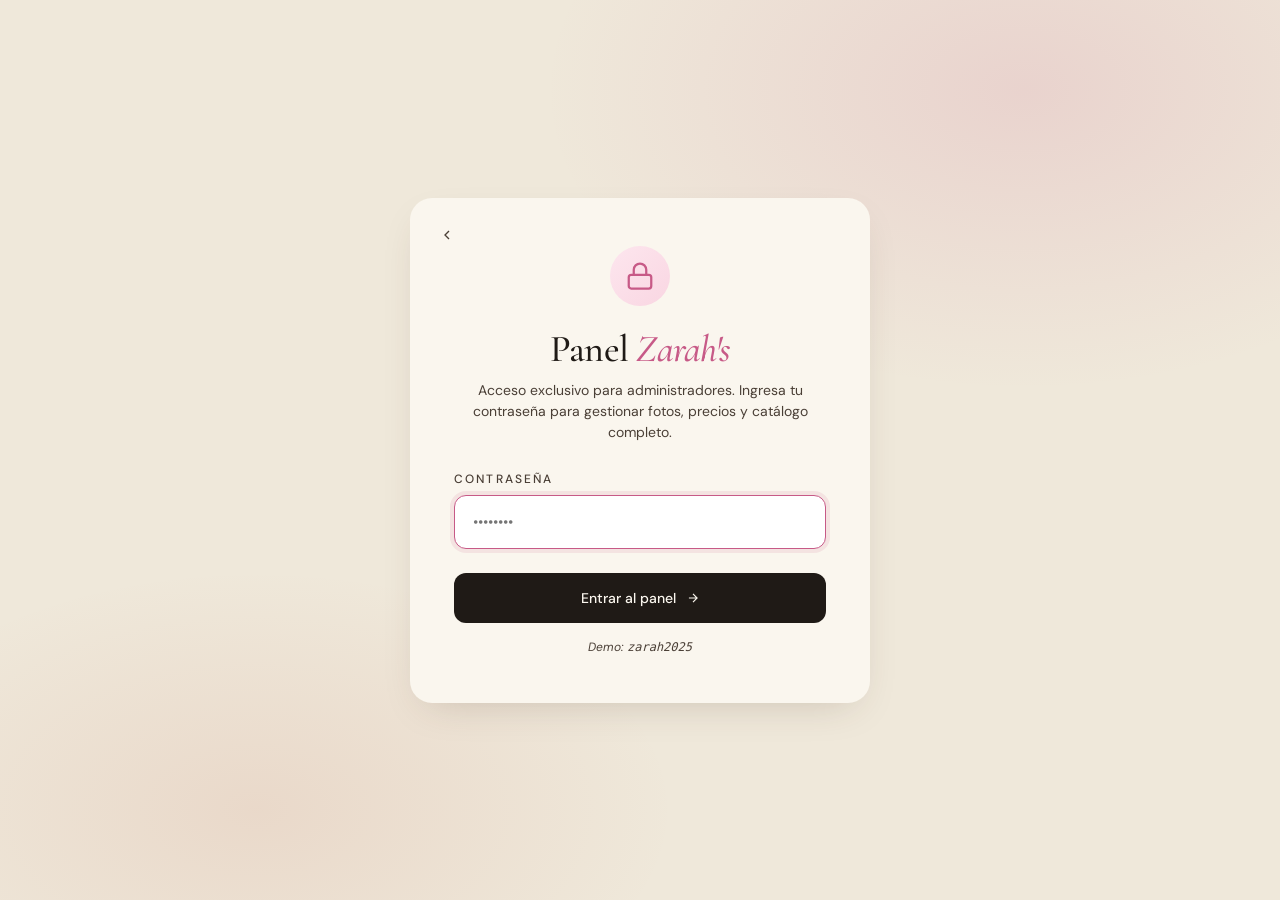
==== admin.html @ dc3a9c14 "Actualizar proyecto Zarah's Floristería - Añadir product-modal.css para el modal de productos - Actu" ====
<!doctype html>
<html lang="es">
<head>
<meta charset="utf-8">
<meta name="viewport" content="width=device-width, initial-scale=1">
<meta name="robots" content="noindex, nofollow">
<title>Panel de Administración · Zarah's</title>
<link rel="preconnect" href="https://fonts.googleapis.com">
<link rel="preconnect" href="https://fonts.gstatic.com" crossorigin>
<link href="https://fonts.googleapis.com/css2?family=Cormorant+Garamond:ital,wght@0,400;0,500;0,600;1,400;1,500&family=DM+Sans:wght@400;500;600;700&display=swap" rel="stylesheet">
<link rel="stylesheet" href="admin.css">
</head>
<body>

<!-- ============ LOGIN ============ -->
<div class="login-shell" id="loginShell" style="display:none">
  <div class="login-card">
    <a class="back" href="Landing.html" title="Volver al sitio">
      <svg width="16" height="16" viewBox="0 0 24 24" fill="none" stroke="currentColor" stroke-width="2"><path d="M15 6l-6 6 6 6"/></svg>
    </a>
    <div class="login-mark">
      <svg width="30" height="30" viewBox="0 0 24 24" fill="none" stroke="currentColor" stroke-width="1.8"><rect x="3" y="11" width="18" height="11" rx="2"/><path d="M7 11V7a5 5 0 0 1 10 0v4"/></svg>
    </div>
    <h1>Panel <em>Zarah's</em></h1>
    <p class="sub">Acceso exclusivo para administradores. Ingresa tu contraseña para gestionar fotos, precios y catálogo completo.</p>

    <label for="loginPass">Contraseña</label>
    <input type="password" id="loginPass" placeholder="••••••••" autocomplete="current-password">
    <div class="err"></div>

    <button class="submit" id="loginSubmit">
      Entrar al panel
      <svg width="14" height="14" viewBox="0 0 24 24" fill="none" stroke="currentColor" stroke-width="2"><path d="M5 12h14m-7-7l7 7-7 7"/></svg>
    </button>

    <div class="hint">Demo: <code>zarah2025</code></div>
  </div>
</div>

<!-- ============ APP ============ -->
<div class="app-shell" id="appShell" style="display:none">
  <!-- Sidebar -->
  <aside class="sidebar">
    <div class="sb-brand">
      <span class="sb-brand-mark">Zh</span>
      Zarah's
    </div>
    <div class="sb-tag">Panel Administrativo</div>

    <nav class="sb-nav">
      <div class="item active">
        <svg width="18" height="18" viewBox="0 0 24 24" fill="none" stroke="currentColor" stroke-width="2"><rect x="3" y="3" width="7" height="7"/><rect x="14" y="3" width="7" height="7"/><rect x="14" y="14" width="7" height="7"/><rect x="3" y="14" width="7" height="7"/></svg>
        <span>Productos</span>
      </div>
      <div class="item">
        <svg width="18" height="18" viewBox="0 0 24 24" fill="none" stroke="currentColor" stroke-width="2"><path d="M3 3v18h18"/><path d="M7 14l4-4 4 4 6-6"/></svg>
        <span>Ventas</span>
      </div>
      <div class="item">
        <svg width="18" height="18" viewBox="0 0 24 24" fill="none" stroke="currentColor" stroke-width="2"><circle cx="12" cy="7" r="4"/><path d="M5 21a7 7 0 0 1 14 0"/></svg>
        <span>Clientes</span>
      </div>
      <div class="item">
        <svg width="18" height="18" viewBox="0 0 24 24" fill="none" stroke="currentColor" stroke-width="2"><circle cx="12" cy="12" r="3"/><path d="M19.4 15a1.65 1.65 0 0 0 .33 1.82l.06.06a2 2 0 1 1-2.83 2.83l-.06-.06a1.65 1.65 0 0 0-1.82-.33 1.65 1.65 0 0 0-1 1.51V21a2 2 0 1 1-4 0v-.09A1.65 1.65 0 0 0 9 19.4a1.65 1.65 0 0 0-1.82.33l-.06.06a2 2 0 1 1-2.83-2.83l.06-.06a1.65 1.65 0 0 0 .33-1.82 1.65 1.65 0 0 0-1.51-1H3a2 2 0 1 1 0-4h.09A1.65 1.65 0 0 0 4.6 9a1.65 1.65 0 0 0-.33-1.82l-.06-.06a2 2 0 1 1 2.83-2.83l.06.06a1.65 1.65 0 0 0 1.82.33H9a1.65 1.65 0 0 0 1-1.51V3a2 2 0 1 1 4 0v.09a1.65 1.65 0 0 0 1 1.51 1.65 1.65 0 0 0 1.82-.33l.06-.06a2 2 0 1 1 2.83 2.83l-.06.06a1.65 1.65 0 0 0-.33 1.82V9a1.65 1.65 0 0 0 1.51 1H21a2 2 0 1 1 0 4h-.09a1.65 1.65 0 0 0-1.51 1z"/></svg>
        <span>Ajustes</span>
      </div>
    </nav>

    <div class="sb-footer">
      <a href="Productos.html" class="sb-store" target="_blank">
        <svg width="14" height="14" viewBox="0 0 24 24" fill="none" stroke="currentColor" stroke-width="2"><path d="M18 13v6a2 2 0 0 1-2 2H5a2 2 0 0 1-2-2V8a2 2 0 0 1 2-2h6"/><polyline points="15 3 21 3 21 9"/><line x1="10" y1="14" x2="21" y2="3"/></svg>
        Ver la tienda
      </a>
      <button class="sb-logout" id="logoutBtn">
        <svg width="14" height="14" viewBox="0 0 24 24" fill="none" stroke="currentColor" stroke-width="2"><path d="M9 21H5a2 2 0 0 1-2-2V5a2 2 0 0 1 2-2h4"/><polyline points="16 17 21 12 16 7"/><line x1="21" y1="12" x2="9" y2="12"/></svg>
        Cerrar sesión
      </button>
    </div>
  </aside>

  <!-- Main -->
  <main class="main">
    <div class="main-head">
      <div>
        <h2>Catálogo de <em>productos</em></h2>
        <p>Gestiona todas las fotos, precios y ofertas de tu tienda. Los cambios se guardan automáticamente.</p>
      </div>
      <button class="btn-new" id="btnNew">
        <svg width="14" height="14" viewBox="0 0 24 24" fill="none" stroke="currentColor" stroke-width="2"><path d="M12 5v14M5 12h14"/></svg>
        Añadir producto
      </button>
    </div>

    <!-- Stats -->
    <div class="stats">
      <div class="stat">
        <div class="ic">
          <svg width="16" height="16" viewBox="0 0 24 24" fill="none" stroke="currentColor" stroke-width="2"><path d="M21 16V8a2 2 0 0 0-1-1.73l-7-4a2 2 0 0 0-2 0l-7 4A2 2 0 0 0 3 8v8a2 2 0 0 0 1 1.73l7 4a2 2 0 0 0 2 0l7-4A2 2 0 0 0 21 16z"/></svg>
        </div>
        <div class="lbl">Total productos</div>
        <div class="val" id="statTotal">0</div>
      </div>
      <div class="stat">
        <div class="ic" style="background:rgba(216,58,122,0.12); color:var(--pink)">
          <svg width="16" height="16" viewBox="0 0 24 24" fill="none" stroke="currentColor" stroke-width="2"><path d="M20.59 13.41l-7.17 7.17a2 2 0 0 1-2.83 0L2 12V2h10l8.59 8.59a2 2 0 0 1 0 2.82z"/><line x1="7" y1="7" x2="7.01" y2="7"/></svg>
        </div>
        <div class="lbl">En oferta</div>
        <div class="val" id="statOferta">0</div>
      </div>
      <div class="stat">
        <div class="ic" style="background:rgba(184,81,58,0.12); color:var(--accent)">
          <svg width="16" height="16" viewBox="0 0 24 24" fill="none" stroke="currentColor" stroke-width="2"><line x1="12" y1="1" x2="12" y2="23"/><path d="M17 5H9.5a3.5 3.5 0 0 0 0 7h5a3.5 3.5 0 0 1 0 7H6"/></svg>
        </div>
        <div class="lbl">Precio promedio</div>
        <div class="val">S/<span id="statAvg">0</span></div>
      </div>
      <div class="stat">
        <div class="ic" style="background:rgba(107,122,90,0.18); color:var(--sage)">
          <svg width="16" height="16" viewBox="0 0 24 24" fill="none" stroke="currentColor" stroke-width="2"><path d="M20.59 13.41l-7.17 7.17a2 2 0 0 1-2.83 0L2 12V2h10l8.59 8.59a2 2 0 0 1 0 2.82z"/></svg>
        </div>
        <div class="lbl">Categorías</div>
        <div class="val" id="statCats">0</div>
      </div>
    </div>

    <!-- Toolbar -->
    <div class="toolbar">
      <div class="search">
        <svg width="16" height="16" viewBox="0 0 24 24" fill="none" stroke="currentColor" stroke-width="2"><circle cx="11" cy="11" r="7"/><path d="M21 21l-4.3-4.3"/></svg>
        <input type="text" id="searchInput" placeholder="Buscar por nombre...">
      </div>
      <select class="tool-select" id="filterSelect"></select>
      <select class="tool-select" id="sortSelect">
        <option value="default">Orden: por defecto</option>
        <option value="name">Nombre A–Z</option>
        <option value="price-asc">Precio: menor</option>
        <option value="price-desc">Precio: mayor</option>
        <option value="oferta">En oferta primero</option>
      </select>
    </div>

    <!-- Table -->
    <div class="table-wrap">
      <div class="table-head">
        <div class="col-img">Foto</div>
        <div class="col-name">Nombre</div>
        <div class="col-cat">Categoría</div>
        <div class="col-price">Precio (S/)</div>
        <div class="col-old">Precio antes</div>
        <div class="col-of">Oferta</div>
        <div></div>
      </div>
      <div id="tableBody"></div>
    </div>
  </main>
</div>

<!-- ============ IMAGE MODAL ============ -->
<div class="modal-overlay" id="imageModal">
  <div class="modal">
    <button class="modal-close" data-close aria-label="Cerrar">
      <svg width="18" height="18" viewBox="0 0 24 24" fill="none" stroke="currentColor" stroke-width="2"><path d="M6 6l12 12M18 6L6 18"/></svg>
    </button>
    <h3>Cambiar <em>imagen</em></h3>
    <p class="sub">Sube una foto desde tu dispositivo o pega la URL de una imagen.</p>

    <div class="tabs">
      <button class="tab-btn active" data-tab="upload">Subir archivo</button>
      <button class="tab-btn" data-tab="url">Desde URL</button>
    </div>

    <div class="tab-panel active" data-panel="upload">
      <div class="upload-zone" id="uploadZone">
        <div class="icon">📷</div>
        <div class="t">Arrastra una imagen o haz clic</div>
        <div class="d">JPG, PNG o WebP · máx. 5MB</div>
        <input type="file" id="fileInput" accept="image/*" hidden>
      </div>
      <div class="upload-preview"></div>
    </div>

    <div class="tab-panel" data-panel="url">
      <label for="urlInput">URL de la imagen</label>
      <input type="url" id="urlInput" placeholder="https://...">
    </div>

    <div class="modal-actions">
      <button class="btn-secondary" data-close>Cancelar</button>
      <button class="btn-primary" id="imageSave">
        Guardar
        <svg width="14" height="14" viewBox="0 0 24 24" fill="none" stroke="currentColor" stroke-width="2"><path d="M5 13l4 4 10-10"/></svg>
      </button>
    </div>
  </div>
</div>

<div class="toast" id="toast"></div>

<script src="products-data.js"></script>
<script src="admin-app.js"></script>
</body>
</html>
---- admin.css ----
/* ============ Admin Dashboard ============ */
:root {
  --bg: #f4ede2;
  --bg-warm: #ebe0cd;
  --card: #fbf4e7;
  --ink: #1f1a16;
  --ink-soft: #4a3f36;
  --navy: #2b2440;
  --accent: #b8513a;
  --accent-deep: #8a3724;
  --gold: #c89b5c;
  --sage: #6b7a5a;
  --cream: #faf6ee;
  --pink: #d63a7a;
  --rose: #c75a87;
  --line: rgba(31, 26, 22, 0.10);
  --shadow: 0 14px 40px -18px rgba(74, 50, 36, 0.25);
  --serif: "Cormorant Garamond", "Times New Roman", serif;
  --sans: "DM Sans", system-ui, sans-serif;
}

* { box-sizing: border-box; margin: 0; padding: 0; }
html, body {
  background: #efe8da;
  color: var(--ink);
  font-family: var(--sans);
  -webkit-font-smoothing: antialiased;
  min-height: 100vh;
}
img { display: block; max-width: 100%; }
button { font-family: inherit; cursor: pointer; border: none; background: none; color: inherit; }
a { color: inherit; text-decoration: none; }
input, select { font-family: inherit; }

/* ============ Login screen ============ */
.login-shell {
  min-height: 100vh;
  display: grid;
  place-items: center;
  background:
    radial-gradient(800px 500px at 80% 10%, rgba(199, 90, 135, 0.15), transparent 60%),
    radial-gradient(700px 400px at 20% 90%, rgba(184, 81, 58, 0.10), transparent 60%);
  padding: 24px;
}
.login-card {
  width: 100%; max-width: 460px;
  background: var(--cream);
  border-radius: 22px;
  padding: 48px 44px;
  box-shadow: var(--shadow);
  position: relative;
}
.login-mark {
  width: 60px; height: 60px;
  border-radius: 50%;
  background: linear-gradient(135deg, #fde6ee 0%, #f9d6e2 100%);
  display: grid; place-items: center;
  color: var(--rose);
  margin: 0 auto 24px;
}
.login-card h1 {
  font-family: var(--serif);
  font-size: 38px;
  font-weight: 500;
  letter-spacing: -0.02em;
  line-height: 1;
  text-align: center;
}
.login-card h1 em { font-style: italic; color: var(--rose); }
.login-card .sub {
  margin-top: 12px;
  text-align: center;
  color: var(--ink-soft);
  font-size: 14px; line-height: 1.5;
}
.login-card label {
  display: block;
  margin-top: 28px;
  font-size: 12px;
  text-transform: uppercase;
  letter-spacing: 0.18em;
  color: var(--ink-soft);
  margin-bottom: 8px;
  font-weight: 500;
}
.login-card input {
  width: 100%;
  padding: 16px 18px;
  border: 1px solid var(--line);
  border-radius: 12px;
  font-size: 15px;
  background: white;
  outline: none;
  transition: border-color .2s, box-shadow .2s;
}
.login-card input:focus {
  border-color: var(--rose);
  box-shadow: 0 0 0 4px rgba(199, 90, 135, 0.12);
}
.login-card .err {
  margin-top: 10px;
  font-size: 13px;
  color: var(--accent-deep);
  display: none;
}
.login-card .err.show { display: block; }
.login-card .submit {
  width: 100%;
  margin-top: 24px;
  background: var(--ink);
  color: var(--cream);
  padding: 16px;
  border-radius: 12px;
  font-size: 14px;
  font-weight: 500;
  display: inline-flex; align-items: center; justify-content: center; gap: 10px;
  transition: background .2s;
}
.login-card .submit:hover { background: var(--rose); }
.login-card .hint {
  margin-top: 16px;
  font-size: 12px;
  color: var(--ink-soft);
  text-align: center;
  font-style: italic;
}
.login-card .back {
  position: absolute; top: 18px; left: 18px;
  width: 38px; height: 38px;
  border-radius: 50%;
  display: grid; place-items: center;
  color: var(--ink-soft);
  transition: background .2s;
}
.login-card .back:hover { background: rgba(31,26,22,0.06); }

/* ============ App shell ============ */
.app-shell {
  display: grid;
  grid-template-columns: 240px 1fr;
  min-height: 100vh;
}
.sidebar {
  background: var(--ink);
  color: var(--cream);
  padding: 28px 22px;
  display: flex; flex-direction: column;
  position: sticky; top: 0; height: 100vh;
}
.sb-brand {
  font-family: var(--serif);
  font-size: 26px;
  font-weight: 500;
  display: flex; align-items: center; gap: 10px;
  margin-bottom: 6px;
}
.sb-brand-mark {
  width: 32px; height: 32px;
  border-radius: 50%;
  background: rgba(199, 90, 135, 0.18);
  color: var(--rose);
  display: grid; place-items: center;
  font-family: var(--serif);
  font-size: 14px; font-weight: 600;
}
.sb-tag {
  font-size: 11px;
  text-transform: uppercase;
  letter-spacing: 0.2em;
  color: rgba(250,246,238,0.5);
  margin-bottom: 32px;
}
.sb-nav { display: flex; flex-direction: column; gap: 4px; }
.sb-nav .item {
  display: flex; align-items: center; gap: 12px;
  padding: 11px 14px;
  border-radius: 10px;
  font-size: 14px;
  font-weight: 500;
  color: rgba(250,246,238,0.7);
  transition: background .2s, color .2s;
  cursor: pointer;
}
.sb-nav .item:hover { background: rgba(255,255,255,0.06); color: var(--cream); }
.sb-nav .item.active { background: rgba(199, 90, 135, 0.15); color: var(--cream); }
.sb-nav .item svg { opacity: 0.7; }
.sb-nav .item.active svg { opacity: 1; color: var(--rose); }

.sb-footer { margin-top: auto; padding-top: 20px; }
.sb-store {
  display: inline-flex; align-items: center; gap: 8px;
  font-size: 12px;
  color: rgba(250,246,238,0.6);
  padding: 10px 12px;
  border-radius: 10px;
  border: 1px solid rgba(255,255,255,0.12);
  transition: background .2s;
}
.sb-store:hover { background: rgba(255,255,255,0.06); color: var(--cream); }
.sb-logout {
  margin-top: 10px;
  display: inline-flex; align-items: center; gap: 8px;
  font-size: 12px;
  color: rgba(250,246,238,0.5);
  padding: 10px 12px;
  border-radius: 10px;
}
.sb-logout:hover { color: var(--cream); }

/* Main */
.main { padding: 32px 40px 60px; }
.main-head {
  display: flex; align-items: flex-end; justify-content: space-between;
  margin-bottom: 28px;
  flex-wrap: wrap; gap: 16px;
}
.main-head h2 {
  font-family: var(--serif);
  font-size: 42px;
  font-weight: 500;
  line-height: 1;
  letter-spacing: -0.02em;
}
.main-head h2 em { font-style: italic; color: var(--rose); }
.main-head p {
  margin-top: 6px;
  color: var(--ink-soft);
  font-size: 14px;
}
.main-head .btn-new {
  background: var(--ink);
  color: var(--cream);
  padding: 12px 22px;
  border-radius: 999px;
  font-size: 13px;
  font-weight: 500;
  display: inline-flex; align-items: center; gap: 8px;
  transition: background .2s, transform .2s;
}
.main-head .btn-new:hover { background: var(--rose); transform: translateY(-1px); }

/* Stats */
.stats {
  display: grid;
  grid-template-columns: repeat(4, 1fr);
  gap: 16px;
  margin-bottom: 28px;
}
.stat {
  background: white;
  border-radius: 14px;
  padding: 20px 22px;
  border: 1px solid var(--line);
}
.stat .lbl {
  font-size: 11px;
  text-transform: uppercase;
  letter-spacing: 0.16em;
  color: var(--ink-soft);
  font-weight: 500;
}
.stat .val {
  margin-top: 6px;
  font-family: var(--serif);
  font-size: 36px;
  font-weight: 500;
  line-height: 1;
}
.stat .val .unit { font-size: 16px; color: var(--ink-soft); margin-left: 4px; }
.stat .ic {
  float: right;
  width: 36px; height: 36px;
  border-radius: 10px;
  display: grid; place-items: center;
  background: rgba(199, 90, 135, 0.12);
  color: var(--rose);
}

/* Toolbar */
.toolbar {
  background: white;
  border-radius: 14px;
  padding: 14px 18px;
  border: 1px solid var(--line);
  margin-bottom: 16px;
  display: flex; gap: 12px;
  align-items: center;
  flex-wrap: wrap;
}
.search {
  flex: 1; min-width: 200px;
  display: flex; align-items: center; gap: 10px;
  padding: 8px 14px;
  background: #f4ede2;
  border-radius: 10px;
}
.search input {
  flex: 1;
  background: none; border: none; outline: none;
  font-size: 14px;
  color: var(--ink);
}
.search svg { color: var(--ink-soft); flex-shrink: 0; }
.tool-select {
  padding: 9px 14px;
  border-radius: 10px;
  border: 1px solid var(--line);
  background: white;
  font-size: 13px;
  color: var(--ink);
  cursor: pointer;
}

/* Table */
.table-wrap {
  background: white;
  border-radius: 14px;
  border: 1px solid var(--line);
  overflow: hidden;
}
.table-head {
  display: grid;
  grid-template-columns: 80px 1.6fr 1fr 110px 110px 110px 60px;
  gap: 18px;
  padding: 14px 22px;
  background: #f9f4eb;
  font-size: 11px;
  text-transform: uppercase;
  letter-spacing: 0.16em;
  color: var(--ink-soft);
  font-weight: 600;
  border-bottom: 1px solid var(--line);
}
.row {
  display: grid;
  grid-template-columns: 80px 1.6fr 1fr 110px 110px 110px 60px;
  gap: 18px;
  padding: 14px 22px;
  align-items: center;
  border-bottom: 1px solid var(--line);
  transition: background .15s;
}
.row:last-child { border-bottom: none; }
.row:hover { background: rgba(199, 90, 135, 0.03); }
.row .thumb {
  width: 60px; height: 60px;
  border-radius: 10px;
  background: #f4ede2;
  background-size: cover;
  background-position: center;
  cursor: pointer;
  position: relative;
  border: 1px solid var(--line);
  transition: transform .2s, box-shadow .2s;
}
.row .thumb:hover { transform: scale(1.05); box-shadow: var(--shadow); }
.row .thumb::after {
  content: "📷";
  position: absolute; inset: 0;
  display: grid; place-items: center;
  font-size: 18px;
  background: rgba(31,26,22,0.55);
  border-radius: 10px;
  opacity: 0;
  transition: opacity .2s;
}
.row .thumb:hover::after { opacity: 1; }
.row .thumb.empty {
  background: #f4ede2;
  display: grid; place-items: center;
  color: var(--ink-soft);
  font-size: 11px;
}
.row .name-input,
.row .price-input,
.row .old-input {
  background: transparent;
  border: 1px solid transparent;
  padding: 8px 10px;
  border-radius: 8px;
  font-size: 14px;
  color: var(--ink);
  width: 100%;
  font-family: inherit;
  transition: border-color .2s, background .2s;
}
.row .name-input:hover, .row .price-input:hover, .row .old-input:hover {
  border-color: var(--line);
}
.row .name-input:focus, .row .price-input:focus, .row .old-input:focus {
  border-color: var(--rose);
  background: white;
  outline: none;
  box-shadow: 0 0 0 3px rgba(199, 90, 135, 0.08);
}
.row .name-input { font-weight: 500; }
.row .price-input, .row .old-input { font-family: var(--serif); font-size: 17px; }
.row .cat-select {
  background: white;
  border: 1px solid var(--line);
  padding: 8px 10px;
  border-radius: 8px;
  font-size: 13px;
  width: 100%;
  cursor: pointer;
}
.row .cat-select:focus { outline: none; border-color: var(--rose); }

/* Multi-category picker (chips) */
.row .cat-picker {
  display: flex;
  flex-wrap: wrap;
  gap: 4px;
  align-items: center;
  width: 100%;
  min-height: 36px;
  padding: 6px 8px;
  background: white;
  border: 1px solid var(--line);
  border-radius: 8px;
  cursor: pointer;
  text-align: left;
  transition: border-color .2s, background .2s;
  position: relative;
}
.row .cat-picker:hover { border-color: var(--rose); background: rgba(199, 90, 135, 0.03); }
.cat-chip {
  display: inline-block;
  font-size: 11px;
  font-weight: 500;
  padding: 3px 8px;
  border-radius: 999px;
  background: rgba(199, 90, 135, 0.12);
  color: var(--rose);
  line-height: 1.3;
  white-space: nowrap;
}
.cat-empty {
  font-size: 12px;
  color: var(--ink-soft);
  font-style: italic;
}
.cat-edit {
  margin-left: auto;
  font-size: 11px;
  color: var(--ink-soft);
  opacity: 0;
  transition: opacity .2s;
}
.row .cat-picker:hover .cat-edit { opacity: 1; }

/* Categories popover */
.cats-pop {
  position: absolute;
  z-index: 90;
  background: white;
  border-radius: 12px;
  box-shadow: 0 20px 50px -10px rgba(31,26,22,0.25), 0 0 0 1px var(--line);
  width: 240px;
  padding: 8px;
  animation: pop-in .18s ease;
}
@keyframes pop-in {
  from { opacity: 0; transform: translateY(-4px); }
}
.cats-pop-head {
  font-size: 11px;
  text-transform: uppercase;
  letter-spacing: 0.16em;
  color: var(--ink-soft);
  font-weight: 600;
  padding: 8px 10px 6px;
}
.cats-pop-list {
  display: flex;
  flex-direction: column;
  gap: 2px;
  max-height: 280px;
  overflow-y: auto;
}
.cats-pop-item {
  display: flex; align-items: center; gap: 10px;
  padding: 9px 10px;
  border-radius: 8px;
  font-size: 13px;
  color: var(--ink);
  cursor: pointer;
  transition: background .15s;
  font-weight: 500;
}
.cats-pop-item:hover { background: rgba(31, 26, 22, 0.04); }
.cats-pop-item .check {
  width: 18px; height: 18px;
  border-radius: 5px;
  border: 1.5px solid var(--line);
  display: grid; place-items: center;
  font-size: 12px;
  font-weight: 700;
  color: white;
  flex-shrink: 0;
  transition: background .15s, border-color .15s;
}
.cats-pop-item.on .check {
  background: var(--rose);
  border-color: var(--rose);
}
.cats-pop-item.on { color: var(--rose); }
.cats-pop-foot {
  padding: 6px 4px 2px;
  margin-top: 4px;
  border-top: 1px solid var(--line);
}
.cats-pop-done {
  width: 100%;
  background: var(--ink);
  color: var(--cream);
  padding: 10px;
  border-radius: 8px;
  font-size: 13px;
  font-weight: 500;
  cursor: pointer;
  margin-top: 6px;
}
.cats-pop-done:hover { background: var(--rose); }
.row .toggle {
  width: 44px; height: 24px;
  background: var(--line);
  border-radius: 999px;
  position: relative;
  cursor: pointer;
  transition: background .2s;
}
.row .toggle::after {
  content: "";
  position: absolute; top: 3px; left: 3px;
  width: 18px; height: 18px;
  border-radius: 50%;
  background: white;
  transition: transform .25s;
  box-shadow: 0 1px 3px rgba(0,0,0,0.2);
}
.row .toggle.on { background: var(--pink); }
.row .toggle.on::after { transform: translateX(20px); }
.row .delete-btn {
  width: 36px; height: 36px;
  border-radius: 50%;
  display: grid; place-items: center;
  color: var(--ink-soft);
  transition: background .2s, color .2s;
}
.row .delete-btn:hover { background: rgba(216, 58, 122, 0.12); color: var(--pink); }

.empty-state {
  padding: 60px 30px;
  text-align: center;
  color: var(--ink-soft);
}
.empty-state .ic { font-size: 36px; margin-bottom: 12px; opacity: 0.6; }
.empty-state .t { font-size: 16px; font-weight: 500; color: var(--ink); }
.empty-state .d { margin-top: 4px; font-size: 13px; }

/* Image modal (reused) */
.modal-overlay {
  position: fixed; inset: 0;
  background: rgba(31, 26, 22, 0.55);
  backdrop-filter: blur(6px);
  z-index: 100;
  display: none;
  align-items: center; justify-content: center;
  padding: 20px;
}
.modal-overlay.open { display: flex; }
.modal {
  background: var(--cream);
  border-radius: 18px;
  width: 100%; max-width: 480px;
  padding: 36px;
  position: relative;
}
.modal-close {
  position: absolute; top: 14px; right: 14px;
  width: 36px; height: 36px;
  border-radius: 50%;
  display: grid; place-items: center;
  color: var(--ink-soft);
  transition: background .2s;
}
.modal-close:hover { background: rgba(31,26,22,0.08); }
.modal h3 {
  font-family: var(--serif);
  font-size: 28px;
  font-weight: 500;
  line-height: 1;
}
.modal h3 em { font-style: italic; color: var(--rose); }
.modal .sub {
  margin-top: 8px;
  font-size: 13px; color: var(--ink-soft);
  line-height: 1.5;
}
.tabs {
  display: flex; gap: 4px;
  margin-top: 18px;
  background: rgba(31,26,22,0.06);
  border-radius: 999px;
  padding: 4px;
}
.tab-btn {
  flex: 1;
  padding: 8px;
  border-radius: 999px;
  font-size: 12px; font-weight: 500;
  color: var(--ink-soft);
}
.tab-btn.active { background: var(--cream); color: var(--ink); }
.tab-panel { display: none; }
.tab-panel.active { display: block; }
.upload-zone {
  margin-top: 14px;
  border: 2px dashed var(--line);
  border-radius: 12px;
  padding: 30px 20px;
  text-align: center;
  cursor: pointer;
}
.upload-zone:hover, .upload-zone.drag {
  border-color: var(--rose);
  background: rgba(199, 90, 135, 0.05);
}
.upload-zone .icon { font-size: 32px; }
.upload-zone .t { font-size: 14px; margin-top: 8px; font-weight: 500; }
.upload-zone .d { font-size: 12px; color: var(--ink-soft); margin-top: 4px; }
.upload-preview {
  margin-top: 14px;
  width: 100%; aspect-ratio: 1/1;
  border-radius: 10px;
  background-size: cover;
  background-position: center;
  display: none;
}
.upload-preview.show { display: block; }
.modal label {
  display: block;
  margin-top: 18px;
  font-size: 12px;
  text-transform: uppercase;
  letter-spacing: 0.16em;
  color: var(--ink-soft);
  margin-bottom: 8px;
  font-weight: 500;
}
.modal input[type="url"], .modal input[type="text"] {
  width: 100%;
  padding: 12px 14px;
  border: 1px solid var(--line);
  border-radius: 10px;
  font-size: 14px;
  background: white;
  outline: none;
}
.modal input:focus { border-color: var(--rose); }
.modal-actions {
  margin-top: 24px;
  display: flex; gap: 10px;
}
.modal .btn-primary {
  background: var(--rose);
  color: var(--cream);
  padding: 13px 22px;
  border-radius: 999px;
  font-size: 14px; font-weight: 500;
  flex: 1;
  display: inline-flex; align-items: center; justify-content: center; gap: 8px;
}
.modal .btn-primary:hover { background: #a83e6c; }
.modal .btn-secondary {
  padding: 13px 22px;
  border-radius: 999px;
  font-size: 14px; font-weight: 500;
  border: 1px solid var(--line);
  color: var(--ink-soft);
}

/* Toast */
.toast {
  position: fixed; bottom: 24px; right: 24px;
  background: var(--ink); color: var(--cream);
  padding: 12px 20px;
  border-radius: 10px;
  font-size: 13px; font-weight: 500;
  z-index: 200;
  opacity: 0;
  transform: translateY(10px);
  transition: opacity .25s, transform .25s;
  pointer-events: none;
  display: inline-flex; align-items: center; gap: 8px;
}
.toast.show { opacity: 1; transform: translateY(0); }
.toast.success { background: #2d5d3d; }

/* Responsive */
@media (max-width: 980px) {
  .app-shell { grid-template-columns: 1fr; }
  .sidebar { position: static; height: auto; flex-direction: row; align-items: center; padding: 14px 20px; flex-wrap: wrap; }
  .sb-tag, .sb-footer { display: none; }
  .sb-brand { margin-bottom: 0; }
  .sb-nav { flex-direction: row; flex: 1; justify-content: flex-end; gap: 8px; }
  .sb-nav .item span { display: none; }
  .stats { grid-template-columns: repeat(2, 1fr); }
  .main { padding: 24px; }
}
@media (max-width: 700px) {
  .table-head, .row { grid-template-columns: 60px 1.4fr 100px 60px; gap: 10px; padding: 12px 14px; }
  .table-head .col-cat, .row .cat-select, .row .cat-picker,
  .table-head .col-old, .row .old-input,
  .table-head .col-of, .row .toggle { display: none; }
}
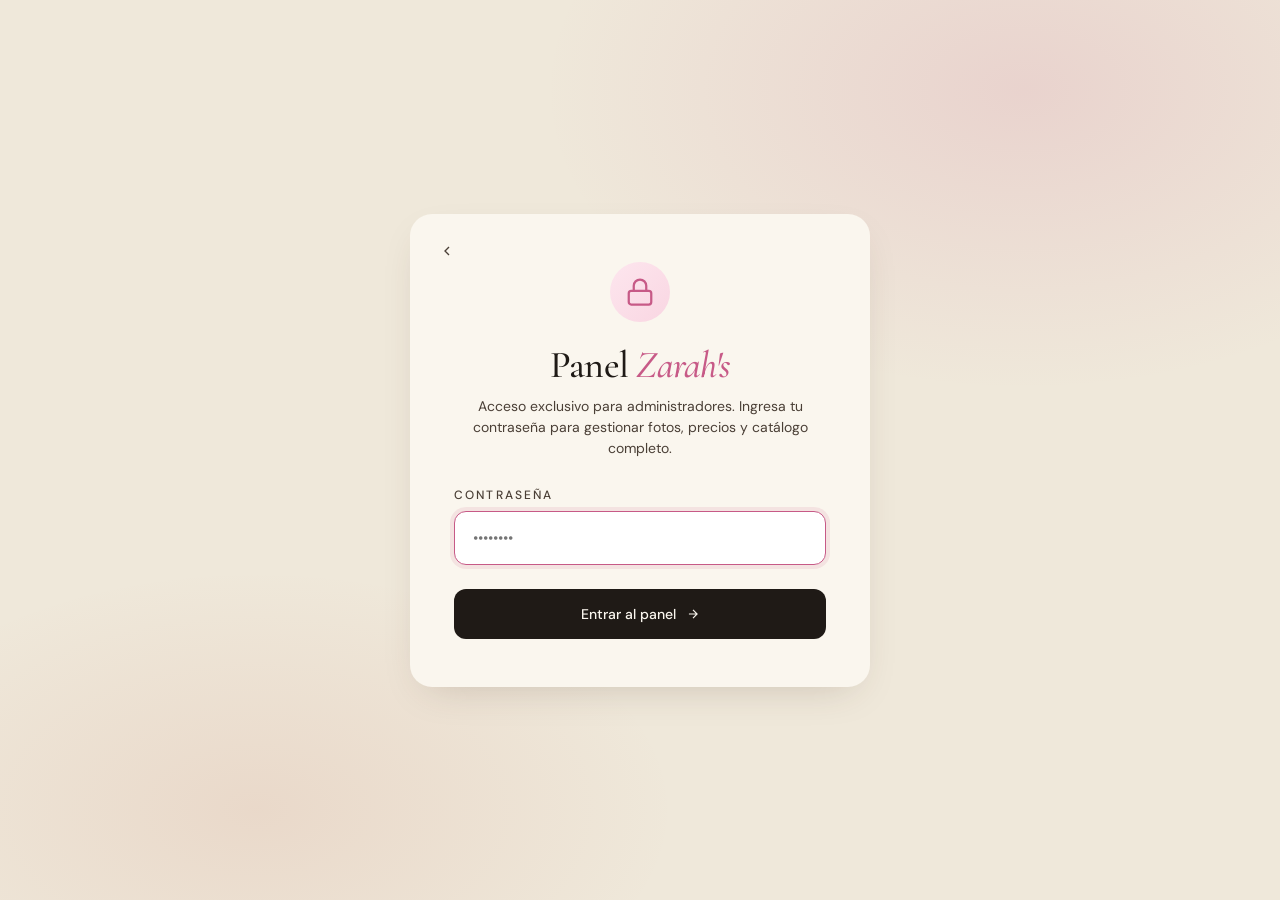
==== commit 6eea7a29: "Add files via upload" ====
--- a/admin.html
+++ b/admin.html
@@ -9,6 +9,8 @@
 <link rel="preconnect" href="https://fonts.gstatic.com" crossorigin>
 <link href="https://fonts.googleapis.com/css2?family=Cormorant+Garamond:ital,wght@0,400;0,500;0,600;1,400;1,500&family=DM+Sans:wght@400;500;600;700&display=swap" rel="stylesheet">
 <link rel="stylesheet" href="admin.css">
+<link rel="stylesheet" href="admin-views.css">
+<link rel="stylesheet" href="mobile.css">
 </head>
 <body>
 
@@ -32,8 +34,6 @@
       Entrar al panel
       <svg width="14" height="14" viewBox="0 0 24 24" fill="none" stroke="currentColor" stroke-width="2"><path d="M5 12h14m-7-7l7 7-7 7"/></svg>
     </button>
-
-    <div class="hint">Demo: <code>zarah2025</code></div>
   </div>
 </div>
 
@@ -48,19 +48,19 @@
     <div class="sb-tag">Panel Administrativo</div>
 
     <nav class="sb-nav">
-      <div class="item active">
+      <div class="item active" data-view="productos">
         <svg width="18" height="18" viewBox="0 0 24 24" fill="none" stroke="currentColor" stroke-width="2"><rect x="3" y="3" width="7" height="7"/><rect x="14" y="3" width="7" height="7"/><rect x="14" y="14" width="7" height="7"/><rect x="3" y="14" width="7" height="7"/></svg>
         <span>Productos</span>
       </div>
-      <div class="item">
+      <div class="item" data-view="ventas">
         <svg width="18" height="18" viewBox="0 0 24 24" fill="none" stroke="currentColor" stroke-width="2"><path d="M3 3v18h18"/><path d="M7 14l4-4 4 4 6-6"/></svg>
         <span>Ventas</span>
       </div>
-      <div class="item">
+      <div class="item" data-view="clientes">
         <svg width="18" height="18" viewBox="0 0 24 24" fill="none" stroke="currentColor" stroke-width="2"><circle cx="12" cy="7" r="4"/><path d="M5 21a7 7 0 0 1 14 0"/></svg>
         <span>Clientes</span>
       </div>
-      <div class="item">
+      <div class="item" data-view="ajustes">
         <svg width="18" height="18" viewBox="0 0 24 24" fill="none" stroke="currentColor" stroke-width="2"><circle cx="12" cy="12" r="3"/><path d="M19.4 15a1.65 1.65 0 0 0 .33 1.82l.06.06a2 2 0 1 1-2.83 2.83l-.06-.06a1.65 1.65 0 0 0-1.82-.33 1.65 1.65 0 0 0-1 1.51V21a2 2 0 1 1-4 0v-.09A1.65 1.65 0 0 0 9 19.4a1.65 1.65 0 0 0-1.82.33l-.06.06a2 2 0 1 1-2.83-2.83l.06-.06a1.65 1.65 0 0 0 .33-1.82 1.65 1.65 0 0 0-1.51-1H3a2 2 0 1 1 0-4h.09A1.65 1.65 0 0 0 4.6 9a1.65 1.65 0 0 0-.33-1.82l-.06-.06a2 2 0 1 1 2.83-2.83l.06.06a1.65 1.65 0 0 0 1.82.33H9a1.65 1.65 0 0 0 1-1.51V3a2 2 0 1 1 4 0v.09a1.65 1.65 0 0 0 1 1.51 1.65 1.65 0 0 0 1.82-.33l.06-.06a2 2 0 1 1 2.83 2.83l-.06.06a1.65 1.65 0 0 0-.33 1.82V9a1.65 1.65 0 0 0 1.51 1H21a2 2 0 1 1 0 4h-.09a1.65 1.65 0 0 0-1.51 1z"/></svg>
         <span>Ajustes</span>
       </div>
@@ -80,6 +80,8 @@
 
   <!-- Main -->
   <main class="main">
+    <!-- ====== VIEW: PRODUCTOS ====== -->
+    <section class="view" data-view="productos">
     <div class="main-head">
       <div>
         <h2>Catálogo de <em>productos</em></h2>
@@ -145,13 +147,206 @@
         <div class="col-img">Foto</div>
         <div class="col-name">Nombre</div>
         <div class="col-cat">Categoría</div>
-        <div class="col-price">Precio (S/)</div>
-        <div class="col-old">Precio antes</div>
+        <div class="col-price">Precio</div>
+        <div class="col-old">Antes</div>
         <div class="col-of">Oferta</div>
+        <div class="col-feat">Caract.</div>
         <div></div>
       </div>
       <div id="tableBody"></div>
     </div>
+    </section>
+
+    <!-- ====== VIEW: VENTAS ====== -->
+    <section class="view" data-view="ventas" style="display:none">
+      <div class="main-head">
+        <div>
+          <h2>Historial de <em>ventas</em></h2>
+          <p>Registro de pedidos enviados por WhatsApp y ventas manuales. Marca como completadas cuando hayan sido entregadas.</p>
+        </div>
+        <button class="btn-new" id="btnNewSale">
+          <svg width="14" height="14" viewBox="0 0 24 24" fill="none" stroke="currentColor" stroke-width="2"><path d="M12 5v14M5 12h14"/></svg>
+          Registrar venta
+        </button>
+      </div>
+
+      <div class="stats">
+        <div class="stat">
+          <div class="ic">
+            <svg width="16" height="16" viewBox="0 0 24 24" fill="none" stroke="currentColor" stroke-width="2"><path d="M3 3v18h18"/><path d="M7 14l4-4 4 4 6-6"/></svg>
+          </div>
+          <div class="lbl">Total pedidos</div>
+          <div class="val" id="salesTotal">0</div>
+        </div>
+        <div class="stat">
+          <div class="ic" style="background:rgba(255, 180, 50, 0.15); color:#c08530">
+            <svg width="16" height="16" viewBox="0 0 24 24" fill="none" stroke="currentColor" stroke-width="2"><circle cx="12" cy="12" r="10"/><polyline points="12 6 12 12 16 14"/></svg>
+          </div>
+          <div class="lbl">Pendientes</div>
+          <div class="val" id="salesPending">0</div>
+        </div>
+        <div class="stat">
+          <div class="ic" style="background:rgba(76, 167, 122, 0.18); color:#3d7d5a">
+            <svg width="16" height="16" viewBox="0 0 24 24" fill="none" stroke="currentColor" stroke-width="2"><polyline points="20 6 9 17 4 12"/></svg>
+          </div>
+          <div class="lbl">Completadas</div>
+          <div class="val" id="salesDone">0</div>
+        </div>
+        <div class="stat">
+          <div class="ic" style="background:rgba(184,81,58,0.12); color:var(--accent)">
+            <svg width="16" height="16" viewBox="0 0 24 24" fill="none" stroke="currentColor" stroke-width="2"><line x1="12" y1="1" x2="12" y2="23"/><path d="M17 5H9.5a3.5 3.5 0 0 0 0 7h5a3.5 3.5 0 0 1 0 7H6"/></svg>
+          </div>
+          <div class="lbl">Ingresos totales</div>
+          <div class="val">S/<span id="salesRevenue">0</span></div>
+        </div>
+      </div>
+
+      <div class="sales-list" id="salesList"></div>
+    </section>
+
+    <!-- ====== VIEW: CLIENTES ====== -->
+    <section class="view" data-view="clientes" style="display:none">
+      <div class="main-head">
+        <div>
+          <h2>Tus <em>clientes</em></h2>
+          <p>Guarda los datos de contacto de tus compradores frecuentes y consulta sus pedidos rápidamente.</p>
+        </div>
+        <button class="btn-new" id="btnNewClient">
+          <svg width="14" height="14" viewBox="0 0 24 24" fill="none" stroke="currentColor" stroke-width="2"><path d="M12 5v14M5 12h14"/></svg>
+          Nuevo cliente
+        </button>
+      </div>
+
+      <div class="clients-grid" id="clientsGrid"></div>
+    </section>
+
+    <!-- ====== VIEW: AJUSTES ====== -->
+    <section class="view" data-view="ajustes" style="display:none">
+      <div class="main-head">
+        <div>
+          <h2>Ajustes <em>del sitio</em></h2>
+          <p>Personaliza la apariencia, los datos de contacto y la seguridad del panel.</p>
+        </div>
+      </div>
+
+      <div class="settings-grid">
+        <!-- Tema -->
+        <div class="settings-card">
+          <div class="settings-card-head">
+            <h3>Tema de apariencia</h3>
+            <p>Elige cómo se verá el panel administrativo.</p>
+          </div>
+          <div class="theme-options">
+            <label class="theme-opt" data-theme="light">
+              <input type="radio" name="theme" value="light">
+              <div class="theme-preview light">
+                <div class="tp-bar"></div>
+                <div class="tp-card"></div>
+                <div class="tp-card sm"></div>
+              </div>
+              <div class="theme-label">Claro <span>(por defecto)</span></div>
+            </label>
+            <label class="theme-opt" data-theme="dark">
+              <input type="radio" name="theme" value="dark">
+              <div class="theme-preview dark">
+                <div class="tp-bar"></div>
+                <div class="tp-card"></div>
+                <div class="tp-card sm"></div>
+              </div>
+              <div class="theme-label">Oscuro</div>
+            </label>
+            <label class="theme-opt" data-theme="rose">
+              <input type="radio" name="theme" value="rose">
+              <div class="theme-preview rose">
+                <div class="tp-bar"></div>
+                <div class="tp-card"></div>
+                <div class="tp-card sm"></div>
+              </div>
+              <div class="theme-label">Rosa pastel</div>
+            </label>
+          </div>
+
+          <div class="settings-card-head" style="margin-top:24px">
+            <h3>Color de marca</h3>
+            <p>Acento aplicado en botones, chips y resaltados.</p>
+          </div>
+          <div class="accent-swatches" id="accentSwatches">
+            <button class="acc-sw" data-color="#c75a87" style="background:#c75a87" title="Rosa"></button>
+            <button class="acc-sw" data-color="#b8513a" style="background:#b8513a" title="Terracota"></button>
+            <button class="acc-sw" data-color="#6b7a5a" style="background:#6b7a5a" title="Salvia"></button>
+            <button class="acc-sw" data-color="#c89b5c" style="background:#c89b5c" title="Dorado"></button>
+            <button class="acc-sw" data-color="#5a73a8" style="background:#5a73a8" title="Azul"></button>
+            <button class="acc-sw" data-color="#8a3724" style="background:#8a3724" title="Vino"></button>
+          </div>
+        </div>
+
+        <!-- Tienda -->
+        <div class="settings-card">
+          <div class="settings-card-head">
+            <h3>Información de la tienda</h3>
+            <p>Estos datos aparecen en los mensajes de WhatsApp y el sitio web.</p>
+          </div>
+          <label>Nombre de la tienda</label>
+          <input type="text" id="setStoreName" placeholder="Zarah's">
+
+          <label>Número de WhatsApp</label>
+          <input type="tel" id="setWhatsapp" placeholder="51994684237">
+          <div class="settings-hint">Solo dígitos, incluye código de país (51 para Perú).</div>
+
+          <label>Horario de atención</label>
+          <input type="text" id="setHours" placeholder="Lun – Sáb · 9:00 a.m. – 6:00 p.m.">
+
+          <label>Zona de entrega</label>
+          <input type="text" id="setArea" placeholder="Callao y Lima">
+
+          <button class="settings-save" id="saveStoreInfo">
+            <svg width="14" height="14" viewBox="0 0 24 24" fill="none" stroke="currentColor" stroke-width="2"><path d="M5 13l4 4 10-10"/></svg>
+            Guardar cambios
+          </button>
+        </div>
+
+        <!-- Seguridad -->
+        <div class="settings-card">
+          <div class="settings-card-head">
+            <h3>Seguridad</h3>
+            <p>Cambia tu contraseña de administrador. Se aplicará en el próximo inicio de sesión.</p>
+          </div>
+          <label>Contraseña actual</label>
+          <input type="password" id="setPassOld" placeholder="••••••••" autocomplete="current-password">
+          <label>Nueva contraseña</label>
+          <input type="password" id="setPassNew" placeholder="••••••••" autocomplete="new-password">
+          <label>Confirmar nueva contraseña</label>
+          <input type="password" id="setPassConfirm" placeholder="••••••••" autocomplete="new-password">
+          <div class="settings-hint" id="passHint"></div>
+          <button class="settings-save" id="savePass">
+            <svg width="14" height="14" viewBox="0 0 24 24" fill="none" stroke="currentColor" stroke-width="2"><rect x="3" y="11" width="18" height="11" rx="2"/><path d="M7 11V7a5 5 0 0 1 10 0v4"/></svg>
+            Actualizar contraseña
+          </button>
+        </div>
+
+        <!-- Datos -->
+        <div class="settings-card danger">
+          <div class="settings-card-head">
+            <h3>Datos del catálogo</h3>
+            <p>Restablece o exporta todos los datos almacenados localmente.</p>
+          </div>
+          <div class="settings-row">
+            <div>
+              <strong>Exportar respaldo</strong>
+              <div class="settings-hint">Descarga un archivo .json con todos los productos.</div>
+            </div>
+            <button class="settings-btn-secondary" id="btnExport">Descargar</button>
+          </div>
+          <div class="settings-row">
+            <div>
+              <strong>Restablecer catálogo</strong>
+              <div class="settings-hint">Vuelve a los productos originales (se pierden tus cambios).</div>
+            </div>
+            <button class="settings-btn-danger" id="btnReset">Restablecer</button>
+          </div>
+        </div>
+      </div>
+    </section>
   </main>
 </div>
 
@@ -194,6 +389,33 @@
   </div>
 </div>
 
+<!-- ============ FEATURES MODAL ============ -->
+<div class="modal-overlay" id="featuresModal">
+  <div class="modal">
+    <button class="modal-close" data-close aria-label="Cerrar">
+      <svg width="18" height="18" viewBox="0 0 24 24" fill="none" stroke="currentColor" stroke-width="2"><path d="M6 6l12 12M18 6L6 18"/></svg>
+    </button>
+    <h3>Características <em>del arreglo</em></h3>
+    <p class="sub">Añade los detalles que verá el cliente. Cada línea aparece con guion "—" y en mayúsculas en la página del producto. <strong style="color:var(--rose)">Presiona Enter</strong> para añadir otra característica rápidamente.</p>
+    <div class="feat-product-name" id="featProductName"></div>
+
+    <div class="feat-list" id="featList"></div>
+
+    <button class="feat-add-btn" id="featAddBtn">
+      <svg width="14" height="14" viewBox="0 0 24 24" fill="none" stroke="currentColor" stroke-width="2"><path d="M12 5v14M5 12h14"/></svg>
+      Añadir característica
+    </button>
+
+    <div class="modal-actions">
+      <button class="btn-secondary" data-close>Cancelar</button>
+      <button class="btn-primary" id="featSave">
+        Guardar características
+        <svg width="14" height="14" viewBox="0 0 24 24" fill="none" stroke="currentColor" stroke-width="2"><path d="M5 13l4 4 10-10"/></svg>
+      </button>
+    </div>
+  </div>
+</div>
+
 <div class="toast" id="toast"></div>
 
 <script src="products-data.js"></script>
--- a/admin.css
+++ b/admin.css
@@ -320,8 +320,8 @@
 }
 .table-head {
   display: grid;
-  grid-template-columns: 80px 1.6fr 1fr 110px 110px 110px 60px;
-  gap: 18px;
+  grid-template-columns: 80px 1.4fr 0.9fr 100px 100px 80px 70px 50px;
+  gap: 14px;
   padding: 14px 22px;
   background: #f9f4eb;
   font-size: 11px;
@@ -333,8 +333,8 @@
 }
 .row {
   display: grid;
-  grid-template-columns: 80px 1.6fr 1fr 110px 110px 110px 60px;
-  gap: 18px;
+  grid-template-columns: 80px 1.4fr 0.9fr 100px 100px 80px 70px 50px;
+  gap: 14px;
   padding: 14px 22px;
   align-items: center;
   border-bottom: 1px solid var(--line);
@@ -449,17 +449,108 @@
 }
 .row .cat-picker:hover .cat-edit { opacity: 1; }
 
+/* Features button & modal */
+.row .feat-btn {
+  display: inline-flex;
+  align-items: center;
+  gap: 4px;
+  width: 50px;
+  height: 36px;
+  padding: 0 10px;
+  border-radius: 8px;
+  background: rgba(199, 90, 135, 0.10);
+  color: var(--rose);
+  border: none;
+  cursor: pointer;
+  font-family: inherit;
+  font-size: 11px;
+  font-weight: 600;
+  transition: background .2s, transform .2s;
+}
+.row .feat-btn:hover { background: rgba(199, 90, 135, 0.20); transform: translateY(-1px); }
+.row .feat-btn .feat-count {
+  font-family: var(--serif);
+  font-size: 13px;
+  line-height: 1;
+}
+
+.feat-product-name {
+  margin-top: 14px;
+  padding: 10px 14px;
+  background: rgba(199, 90, 135, 0.08);
+  color: var(--rose);
+  border-radius: 8px;
+  font-size: 13px;
+  font-weight: 500;
+  letter-spacing: 0.02em;
+}
+
+.feat-list {
+  margin-top: 16px;
+  display: flex;
+  flex-direction: column;
+  gap: 8px;
+  max-height: 320px;
+  overflow-y: auto;
+  padding-right: 4px;
+}
+.feat-row {
+  display: flex; align-items: center; gap: 10px;
+}
+.feat-dash {
+  width: 18px; text-align: center;
+  font-size: 18px;
+  font-weight: 600;
+  color: var(--rose);
+  flex-shrink: 0;
+}
+.feat-input {
+  flex: 1;
+  padding: 11px 14px;
+  border: 1px solid var(--line);
+  border-radius: 10px;
+  background: white;
+  font-family: inherit;
+  font-size: 13px;
+  letter-spacing: 0.04em;
+  text-transform: uppercase;
+  color: var(--ink);
+  outline: none;
+  transition: border-color .15s;
+}
+.feat-input:focus { border-color: var(--rose); }
+.feat-row-del {
+  width: 32px; height: 32px;
+  border-radius: 8px;
+  display: grid; place-items: center;
+  background: transparent;
+  color: var(--ink-soft);
+  border: none; cursor: pointer;
+  transition: background .15s, color .15s;
+}
+.feat-row-del:hover { background: rgba(216, 58, 122, 0.12); color: var(--pink); }
+
+.feat-add-btn {
+  margin-top: 12px;
+  width: 100%;
+  padding: 11px;
+  background: rgba(199, 90, 135, 0.08);
+  color: var(--rose);
+  border: 1.5px dashed rgba(199, 90, 135, 0.35);
+  border-radius: 10px;
+  font-family: inherit;
+  font-size: 13px;
+  font-weight: 500;
+  cursor: pointer;
+  display: inline-flex; align-items: center; justify-content: center; gap: 8px;
+  transition: background .2s, border-color .2s;
+}
+.feat-add-btn:hover {
+  background: rgba(199, 90, 135, 0.14);
+  border-color: var(--rose);
+}
+
 /* Categories popover */
-.cats-pop {
-  position: absolute;
-  z-index: 90;
-  background: white;
-  border-radius: 12px;
-  box-shadow: 0 20px 50px -10px rgba(31,26,22,0.25), 0 0 0 1px var(--line);
-  width: 240px;
-  padding: 8px;
-  animation: pop-in .18s ease;
-}
 @keyframes pop-in {
   from { opacity: 0; transform: translateY(-4px); }
 }
@@ -576,6 +667,23 @@
   width: 100%; max-width: 480px;
   padding: 36px;
   position: relative;
+  max-height: 90vh;
+  overflow-y: auto;
+  /* Scrollbar suave estilo rosa */
+  scrollbar-width: thin;
+  scrollbar-color: rgba(199, 90, 135, 0.4) transparent;
+}
+.modal::-webkit-scrollbar { width: 8px; }
+.modal::-webkit-scrollbar-track {
+  background: transparent;
+  margin: 18px 0;
+}
+.modal::-webkit-scrollbar-thumb {
+  background: rgba(199, 90, 135, 0.4);
+  border-radius: 999px;
+}
+.modal::-webkit-scrollbar-thumb:hover {
+  background: rgba(199, 90, 135, 0.7);
 }
 .modal-close {
   position: absolute; top: 14px; right: 14px;
--- a/admin-views.css
+++ b/admin-views.css
@@ -0,0 +1,403 @@
+/* ============================================
+   ADMIN — Extra views (Ventas, Clientes, Ajustes)
+   + Theme system (light / dark / rose)
+============================================ */
+
+/* Theme switcher applied on <body> */
+body[data-theme="dark"] {
+  background: #1a1612;
+  color: #f0e8dc;
+}
+body[data-theme="dark"] .main { color: #f0e8dc; }
+body[data-theme="dark"] .stat,
+body[data-theme="dark"] .toolbar,
+body[data-theme="dark"] .table-wrap,
+body[data-theme="dark"] .settings-card,
+body[data-theme="dark"] .sale-card,
+body[data-theme="dark"] .client-card {
+  background: #2a221c;
+  border-color: rgba(255,255,255,0.08);
+}
+body[data-theme="dark"] .table-head { background: #1f1814; color: rgba(240,232,220,0.7); }
+body[data-theme="dark"] .row { border-bottom-color: rgba(255,255,255,0.08); }
+body[data-theme="dark"] .row:hover { background: rgba(255,255,255,0.04); }
+body[data-theme="dark"] .search input,
+body[data-theme="dark"] .tool-select,
+body[data-theme="dark"] .settings-card input,
+body[data-theme="dark"] .row .name-input,
+body[data-theme="dark"] .row .price-input,
+body[data-theme="dark"] .row .old-input {
+  color: #f0e8dc;
+}
+body[data-theme="dark"] .search { background: #1a1612; }
+body[data-theme="dark"] .row .cat-picker { background: #1a1612; }
+body[data-theme="dark"] .row .cat-select { background: #1a1612; color: #f0e8dc; }
+body[data-theme="dark"] .main-head h2,
+body[data-theme="dark"] .stat .val,
+body[data-theme="dark"] .settings-card-head h3 { color: #f0e8dc; }
+body[data-theme="dark"] .main-head p,
+body[data-theme="dark"] .stat .lbl,
+body[data-theme="dark"] .settings-card-head p,
+body[data-theme="dark"] .settings-hint { color: rgba(240,232,220,0.55); }
+body[data-theme="dark"] .table-wrap input,
+body[data-theme="dark"] .settings-card input { background: #1a1612; }
+
+body[data-theme="rose"] {
+  background: #fdf2f7;
+}
+body[data-theme="rose"] .stat,
+body[data-theme="rose"] .toolbar,
+body[data-theme="rose"] .table-wrap,
+body[data-theme="rose"] .settings-card,
+body[data-theme="rose"] .sale-card,
+body[data-theme="rose"] .client-card {
+  background: #fff;
+  border-color: rgba(199, 90, 135, 0.18);
+}
+body[data-theme="rose"] .table-head { background: #fde6ee; }
+
+/* View container — visibility toggled by JS */
+.view { animation: viewIn .25s ease; }
+@keyframes viewIn { from { opacity: 0; transform: translateY(6px); } }
+
+/* ====== VENTAS ====== */
+.sales-list { display: flex; flex-direction: column; gap: 10px; }
+.sale-card {
+  background: white;
+  border: 1px solid var(--line);
+  border-radius: 14px;
+  padding: 18px 22px;
+  display: grid;
+  grid-template-columns: auto 1fr auto auto;
+  gap: 20px;
+  align-items: center;
+}
+.sale-status {
+  width: 10px; height: 10px;
+  border-radius: 50%;
+  background: var(--gold);
+}
+.sale-card.done .sale-status { background: #4ca77a; }
+.sale-card.cancelled .sale-status { background: #c33; }
+.sale-meta .sale-date {
+  font-size: 11px;
+  letter-spacing: 0.16em;
+  text-transform: uppercase;
+  color: var(--ink-soft);
+  font-weight: 500;
+}
+.sale-meta .sale-summary {
+  margin-top: 4px;
+  font-family: var(--serif);
+  font-size: 18px;
+  color: var(--ink);
+  font-weight: 500;
+}
+.sale-meta .sale-customer {
+  margin-top: 2px;
+  font-size: 12px;
+  color: var(--ink-soft);
+}
+.sale-meta .sale-customer strong { color: var(--rose); font-weight: 600; }
+.sale-total {
+  font-family: var(--serif);
+  font-size: 22px;
+  color: var(--accent-deep);
+  font-weight: 500;
+}
+.sale-actions { display: flex; gap: 6px; }
+.sale-btn {
+  width: 34px; height: 34px;
+  border-radius: 8px;
+  display: grid; place-items: center;
+  color: var(--ink-soft);
+  background: rgba(31,26,22,0.04);
+  border: none; cursor: pointer;
+  transition: all .15s;
+}
+.sale-btn:hover { background: rgba(31,26,22,0.08); color: var(--ink); }
+.sale-btn.done-btn:hover { background: rgba(76,167,122,0.18); color: #3d7d5a; }
+.sale-btn.del-btn:hover { background: rgba(199,57,57,0.15); color: #c33; }
+
+.sale-empty {
+  background: white;
+  border: 1px dashed var(--line);
+  border-radius: 14px;
+  padding: 60px 30px;
+  text-align: center;
+  color: var(--ink-soft);
+}
+.sale-empty .ic { font-size: 36px; margin-bottom: 12px; opacity: 0.6; }
+.sale-empty .t { font-size: 17px; font-weight: 500; color: var(--ink); margin-bottom: 4px; font-family: var(--serif); }
+
+/* ====== CLIENTES ====== */
+.clients-grid {
+  display: grid;
+  grid-template-columns: repeat(auto-fill, minmax(280px, 1fr));
+  gap: 16px;
+}
+.client-card {
+  background: white;
+  border: 1px solid var(--line);
+  border-radius: 14px;
+  padding: 20px 22px;
+  position: relative;
+}
+.client-card .client-av {
+  width: 48px; height: 48px;
+  border-radius: 50%;
+  background: rgba(199, 90, 135, 0.18);
+  color: var(--rose);
+  display: grid; place-items: center;
+  font-family: var(--serif);
+  font-size: 22px;
+  font-weight: 600;
+  margin-bottom: 14px;
+}
+.client-card .client-name {
+  font-family: var(--serif);
+  font-size: 20px;
+  font-weight: 500;
+  color: var(--ink);
+  line-height: 1.1;
+}
+.client-card .client-phone {
+  margin-top: 8px;
+  font-size: 13px;
+  color: var(--ink-soft);
+  display: flex; align-items: center; gap: 6px;
+}
+.client-card .client-notes {
+  margin-top: 10px;
+  font-size: 12.5px;
+  color: var(--ink-soft);
+  line-height: 1.4;
+  padding-top: 10px;
+  border-top: 1px solid var(--line);
+}
+.client-card .client-actions {
+  margin-top: 14px;
+  display: flex;
+  gap: 8px;
+}
+.client-wa, .client-del {
+  flex: 1;
+  padding: 8px 12px;
+  border-radius: 8px;
+  font-size: 12px;
+  font-weight: 500;
+  display: inline-flex; align-items: center; justify-content: center; gap: 6px;
+  border: none; cursor: pointer;
+  text-decoration: none;
+  transition: background .15s, color .15s;
+}
+.client-wa {
+  background: #25D366;
+  color: white;
+}
+.client-wa:hover { background: #1da851; }
+.client-del {
+  background: rgba(31,26,22,0.06);
+  color: var(--ink-soft);
+}
+.client-del:hover { background: rgba(199,57,57,0.15); color: #c33; }
+
+/* ====== AJUSTES ====== */
+.settings-grid {
+  display: grid;
+  grid-template-columns: 1fr 1fr;
+  gap: 18px;
+}
+.settings-card {
+  background: white;
+  border: 1px solid var(--line);
+  border-radius: 16px;
+  padding: 26px 28px;
+}
+.settings-card.danger { border-color: rgba(199, 57, 57, 0.25); }
+.settings-card-head h3 {
+  font-family: var(--serif);
+  font-size: 22px;
+  font-weight: 500;
+  color: var(--ink);
+  letter-spacing: -0.01em;
+}
+.settings-card-head p {
+  margin-top: 4px;
+  font-size: 13px;
+  color: var(--ink-soft);
+  line-height: 1.5;
+}
+.settings-card label {
+  display: block;
+  margin-top: 16px;
+  font-size: 11px;
+  text-transform: uppercase;
+  letter-spacing: 0.16em;
+  color: var(--ink-soft);
+  margin-bottom: 6px;
+  font-weight: 500;
+}
+.settings-card input[type="text"],
+.settings-card input[type="tel"],
+.settings-card input[type="password"] {
+  width: 100%;
+  padding: 12px 14px;
+  border: 1px solid var(--line);
+  border-radius: 10px;
+  font-family: inherit;
+  font-size: 14px;
+  background: white;
+  outline: none;
+  transition: border-color .2s;
+  color: var(--ink);
+}
+.settings-card input:focus { border-color: var(--rose); }
+.settings-hint {
+  margin-top: 6px;
+  font-size: 11.5px;
+  color: var(--ink-soft);
+  font-style: italic;
+}
+.settings-hint.success { color: #3d7d5a; font-style: normal; font-weight: 500; }
+.settings-hint.error { color: #c33; font-style: normal; font-weight: 500; }
+
+.settings-save {
+  margin-top: 18px;
+  background: var(--ink);
+  color: var(--cream);
+  padding: 11px 22px;
+  border-radius: 999px;
+  font-family: inherit;
+  font-size: 13px;
+  font-weight: 500;
+  border: none;
+  cursor: pointer;
+  display: inline-flex; align-items: center; gap: 8px;
+  transition: background .2s;
+}
+.settings-save:hover { background: var(--rose); }
+
+.settings-row {
+  display: flex; align-items: center; justify-content: space-between;
+  gap: 16px;
+  padding: 14px 0;
+  border-bottom: 1px solid var(--line);
+}
+.settings-row:last-child { border-bottom: none; }
+.settings-row strong { font-size: 14px; color: var(--ink); }
+.settings-btn-secondary,
+.settings-btn-danger {
+  padding: 9px 18px;
+  border-radius: 999px;
+  font-family: inherit;
+  font-size: 12px;
+  font-weight: 500;
+  border: 1px solid var(--line);
+  background: white;
+  color: var(--ink-soft);
+  cursor: pointer;
+  white-space: nowrap;
+  transition: all .15s;
+}
+.settings-btn-secondary:hover { background: var(--ink); color: white; border-color: var(--ink); }
+.settings-btn-danger:hover { background: rgba(199,57,57,0.12); color: #c33; border-color: #c33; }
+
+/* Theme options */
+.theme-options {
+  display: grid;
+  grid-template-columns: repeat(3, 1fr);
+  gap: 12px;
+}
+.theme-opt {
+  cursor: pointer;
+  text-align: center;
+  position: relative;
+}
+.theme-opt input { display: none; }
+.theme-preview {
+  border-radius: 12px;
+  border: 2px solid var(--line);
+  padding: 10px;
+  height: 90px;
+  display: flex; flex-direction: column;
+  gap: 6px;
+  transition: border-color .2s, transform .2s;
+}
+.theme-opt input:checked + .theme-preview {
+  border-color: var(--rose);
+  transform: translateY(-2px);
+}
+.theme-opt input:checked + .theme-preview::after {
+  content: "✓";
+  position: absolute; top: -6px; right: -6px;
+  width: 22px; height: 22px;
+  background: var(--rose); color: white;
+  border-radius: 50%;
+  display: grid; place-items: center;
+  font-size: 12px;
+  font-weight: 700;
+  border: 2px solid white;
+}
+.theme-preview .tp-bar {
+  height: 8px;
+  border-radius: 3px;
+  width: 60%;
+}
+.theme-preview .tp-card {
+  flex: 1;
+  border-radius: 4px;
+}
+.theme-preview .tp-card.sm { height: 18px; flex: 0 0 18px; }
+.theme-preview.light { background: #f4ede2; }
+.theme-preview.light .tp-bar { background: #c75a87; }
+.theme-preview.light .tp-card { background: #fff; }
+.theme-preview.dark { background: #1a1612; }
+.theme-preview.dark .tp-bar { background: #c75a87; }
+.theme-preview.dark .tp-card { background: #2a221c; }
+.theme-preview.rose { background: #fdf2f7; }
+.theme-preview.rose .tp-bar { background: #c75a87; }
+.theme-preview.rose .tp-card { background: #fff; }
+
+.theme-label {
+  margin-top: 8px;
+  font-size: 13px;
+  font-weight: 500;
+  color: var(--ink);
+}
+.theme-label span {
+  font-size: 11px;
+  font-weight: 400;
+  color: var(--ink-soft);
+  font-style: italic;
+}
+
+/* Accent swatches */
+.accent-swatches {
+  display: flex;
+  gap: 10px;
+  flex-wrap: wrap;
+}
+.acc-sw {
+  width: 36px; height: 36px;
+  border-radius: 50%;
+  border: 2px solid transparent;
+  cursor: pointer;
+  transition: transform .15s, border-color .15s;
+  position: relative;
+  padding: 0;
+}
+.acc-sw:hover { transform: scale(1.08); }
+.acc-sw.active {
+  border-color: var(--ink);
+  box-shadow: 0 0 0 2px white inset;
+}
+
+/* Sidebar active item — use accent dynamically */
+.sb-nav .item { cursor: pointer; }
+
+@media (max-width: 900px) {
+  .settings-grid { grid-template-columns: 1fr; }
+  .sale-card { grid-template-columns: auto 1fr; }
+  .sale-total, .sale-actions { grid-column: 2; }
+}
--- a/mobile.css
+++ b/mobile.css
@@ -0,0 +1,328 @@
+/* ============================================
+   MOBILE — Improvements for all pages
+============================================ */
+
+/* Hamburger button (hidden on desktop, visible on mobile) */
+.nav-burger {
+  display: none;
+  width: 38px; height: 38px;
+  border-radius: 50%;
+  align-items: center; justify-content: center;
+  background: transparent;
+  color: var(--ink, #1f1a16);
+  border: none; cursor: pointer;
+  margin-left: 8px;
+}
+.nav-burger:hover { background: rgba(31,26,22,0.06); }
+.nav-burger svg { width: 22px; height: 22px; }
+
+/* Mobile menu drawer */
+.mobile-menu {
+  position: fixed;
+  top: 0; right: 0; bottom: 0;
+  width: 280px;
+  background: var(--cream, #faf6ee);
+  z-index: 110;
+  transform: translateX(100%);
+  transition: transform .4s cubic-bezier(.2,.7,.2,1);
+  display: flex;
+  flex-direction: column;
+  box-shadow: -20px 0 60px -20px rgba(31,26,22,0.3);
+  padding: 24px 20px;
+}
+.mobile-menu.open { transform: translateX(0); }
+.mobile-menu-overlay {
+  position: fixed; inset: 0;
+  background: rgba(31,26,22,0.55);
+  backdrop-filter: blur(4px);
+  z-index: 105;
+  opacity: 0;
+  visibility: hidden;
+  transition: opacity .3s, visibility .3s;
+}
+.mobile-menu-overlay.open { opacity: 1; visibility: visible; }
+.mobile-menu-close {
+  align-self: flex-end;
+  width: 38px; height: 38px;
+  border-radius: 50%;
+  display: grid; place-items: center;
+  background: transparent;
+  color: var(--ink, #1f1a16);
+  border: none; cursor: pointer;
+  margin-bottom: 18px;
+}
+.mobile-menu-close:hover { background: rgba(31,26,22,0.06); }
+.mobile-menu a {
+  display: block;
+  padding: 16px 12px;
+  font-family: "Cormorant Garamond", serif;
+  font-size: 24px;
+  color: var(--ink, #1f1a16);
+  text-decoration: none;
+  font-weight: 500;
+  letter-spacing: -0.01em;
+  border-bottom: 1px solid rgba(31,26,22,0.08);
+  transition: color .2s, padding-left .2s;
+}
+.mobile-menu a:hover {
+  color: #c75a87;
+  padding-left: 18px;
+}
+.mobile-menu a.cta-mobile {
+  margin-top: 18px;
+  background: var(--ink, #1f1a16);
+  color: var(--cream, #faf6ee);
+  border-radius: 999px;
+  padding: 14px 22px;
+  text-align: center;
+  font-family: "DM Sans", sans-serif;
+  font-size: 14px;
+  border-bottom: none;
+}
+.mobile-menu a.cta-mobile:hover { background: #c75a87; padding-left: 22px; }
+
+/* ============ LANDING & PRODUCTOS — mobile ============ */
+@media (max-width: 980px) {
+  /* Show hamburger, hide links */
+  .nav-burger { display: inline-flex; }
+  .nav-links { display: none !important; }
+
+  /* Trim padding so logo fits */
+  .nav, .nav.scrolled { padding: 14px 18px; }
+  .nav-logo { font-size: 22px; gap: 6px; }
+  .nav-logo svg:first-child { width: 34px; height: 34px; }
+  .word-text { font-size: 22px; }
+  .flor { display: none; }
+  .nav-cta { padding: 10px 14px; font-size: 12px; }
+
+  /* Productos nav-right icons keep but more compact */
+  .nav-right { gap: 4px; }
+  .nav-icon { width: 36px; height: 36px; }
+
+  /* Hero on mobile — reduce padding, stack */
+  .hero {
+    padding: 110px 18px 40px !important;
+    grid-template-columns: 1fr !important;
+    gap: 32px !important;
+  }
+  .hero-title { font-size: clamp(40px, 11vw, 64px) !important; }
+  .hero-sub { font-size: 15px; }
+  .mosaic { height: 460px !important; }
+  .hero-meta { gap: 24px !important; flex-wrap: wrap; }
+  .hero-meta .stat-num { font-size: 28px; }
+  .hero-meta .stat-lbl { font-size: 10px; }
+
+  /* Sections */
+  section { padding: 70px 18px !important; }
+  .section-head h2 { font-size: clamp(32px, 8vw, 48px); }
+
+  /* Categories — 2 col */
+  .cats-grid { grid-template-columns: 1fr 1fr !important; gap: 12px !important; }
+  .cat:nth-child(even) { transform: none !important; }
+  .cat:nth-child(even):hover { transform: translateY(-6px) !important; }
+  .cat-overlay h3 { font-size: 22px; }
+
+  /* Products grid — 1-2 col */
+  .product-grid { grid-template-columns: 1fr 1fr !important; gap: 16px !important; }
+  .product-name { font-size: 18px; }
+
+  /* Dedication */
+  .dedi-wrap { grid-template-columns: 1fr !important; gap: 40px !important; }
+  .giftcard { max-width: 320px; margin: 0 auto; }
+  .dedi-copy h2 { font-size: clamp(36px, 9vw, 56px); }
+
+  /* Contact section */
+  .contact-wrap { grid-template-columns: 1fr !important; gap: 50px !important; }
+  .contact-meta { grid-template-columns: 1fr !important; max-width: none; }
+  .phone { width: 260px; height: 480px; }
+  .contact-btn { padding: 12px 20px 12px 10px; }
+  .contact-btn-text .num { font-size: 20px; }
+  .contact-copy h2 { font-size: clamp(32px, 9vw, 56px); }
+
+  /* Footer */
+  .foot-grid { grid-template-columns: 1fr 1fr !important; gap: 28px !important; }
+  .foot-row { flex-direction: column; align-items: flex-start !important; }
+  .foot-links { flex-wrap: wrap; gap: 16px !important; }
+
+  /* Ticker */
+  .ticker-track { font-size: 18px; gap: 36px; }
+  .ticker-track .dot { width: 4px; height: 4px; }
+
+  /* Productos page — page head + filters */
+  .page-head { padding: 90px 18px 20px; }
+  .page-head h1 { font-size: clamp(36px, 9vw, 64px); }
+  .page-head p { font-size: 14px; }
+  .filters {
+    padding: 0 18px;
+    flex-direction: column;
+    align-items: stretch;
+    gap: 14px;
+  }
+  .filter-chips { overflow-x: auto; flex-wrap: nowrap; padding-bottom: 4px; -webkit-overflow-scrolling: touch; }
+  .filter-chips::-webkit-scrollbar { height: 0; }
+  .chip { white-space: nowrap; flex-shrink: 0; }
+  .filter-right { width: 100%; justify-content: space-between; }
+  .catalog { padding: 0 18px 50px; gap: 16px 12px !important; }
+
+  /* Pagination */
+  .pagination { padding: 16px 0 50px; flex-wrap: wrap; }
+  .pagination button { width: 38px; height: 38px; }
+
+  /* Search overlay */
+  .search-overlay { padding: 14px 16px; }
+  .search-bar { padding: 10px 14px; }
+  .search-bar input { font-size: 15px; }
+}
+
+@media (max-width: 600px) {
+  /* Catalog → 1 col on very small screens */
+  .catalog { grid-template-columns: 1fr !important; }
+  .product-grid { grid-template-columns: 1fr !important; }
+  .cats-grid { grid-template-columns: 1fr !important; }
+
+  /* Stats and stuff that should stack */
+  .hero-meta > div { width: 47%; }
+  .hero-meta { gap: 18px !important; }
+
+  /* Tile mosaic — smaller */
+  .mosaic { height: 420px !important; }
+
+  /* Marquee text smaller */
+  .marquee-item { font-size: 18px; gap: 30px; }
+}
+
+/* ============ ADMIN — mobile ============ */
+@media (max-width: 980px) {
+  .app-shell {
+    grid-template-columns: 1fr !important;
+  }
+  .sidebar {
+    position: sticky !important; top: 0;
+    height: auto !important;
+    flex-direction: row !important;
+    align-items: center !important;
+    padding: 10px 12px !important;
+    flex-wrap: nowrap;
+    gap: 8px;
+    border-bottom: 1px solid rgba(255,255,255,0.06);
+    z-index: 60;
+    width: 100vw !important;
+    max-width: 100vw;
+    box-sizing: border-box;
+    overflow: hidden;
+  }
+  .sb-brand {
+    margin-bottom: 0 !important;
+    flex-shrink: 0;
+    font-size: 18px;
+    gap: 8px;
+  }
+  .sb-brand-mark { width: 28px; height: 28px; font-size: 12px; }
+  .sb-tag { display: none; }
+  .sb-nav {
+    flex-direction: row !important;
+    flex: 1;
+    min-width: 0;
+    justify-content: flex-end;
+    gap: 2px !important;
+    overflow-x: auto;
+    -webkit-overflow-scrolling: touch;
+  }
+  .sb-nav::-webkit-scrollbar { height: 0; }
+  .sb-nav .item {
+    padding: 8px !important;
+    flex-shrink: 0;
+  }
+  .sb-nav .item span { display: none; }
+  .sb-footer {
+    margin-top: 0 !important;
+    padding-top: 0 !important;
+    display: flex;
+    gap: 4px;
+    flex-shrink: 0;
+  }
+  .sb-store, .sb-logout {
+    margin-top: 0 !important;
+    padding: 8px !important;
+    font-size: 0 !important; /* hide text, only icon */
+    border: 1px solid rgba(255,255,255,0.12);
+    border-radius: 8px;
+  }
+  .sb-store svg, .sb-logout svg { width: 16px; height: 16px; }
+
+  .main { padding: 20px 16px 40px !important; }
+  .main-head { flex-direction: column; align-items: stretch !important; }
+  .main-head h2 { font-size: 28px; }
+  .main-head .btn-new { align-self: flex-start; }
+
+  .stats { grid-template-columns: 1fr 1fr !important; gap: 10px !important; }
+  .stat { padding: 14px 16px; }
+  .stat .val { font-size: 28px; }
+
+  .toolbar { flex-direction: column; align-items: stretch; gap: 8px; padding: 12px; }
+  .search { width: 100%; }
+  .tool-select { width: 100%; }
+
+  /* Admin table → horizontal scroll wrapper */
+  .table-wrap { overflow-x: auto; -webkit-overflow-scrolling: touch; }
+  .table-head, .row {
+    grid-template-columns: 60px 1.2fr 0.9fr 80px 80px 60px 50px 40px !important;
+    min-width: 720px;
+    gap: 10px !important;
+    padding: 12px 14px !important;
+    font-size: 11px;
+  }
+
+  .settings-grid { grid-template-columns: 1fr !important; gap: 14px !important; }
+  .settings-card { padding: 22px 20px; }
+  .clients-grid { grid-template-columns: 1fr !important; }
+  .sale-card { grid-template-columns: auto 1fr !important; gap: 12px; padding: 14px 16px; }
+  .sale-total, .sale-actions { grid-column: 2; }
+
+  /* Theme options stack 1 wide on very small, 3 on tablet */
+  .theme-options { grid-template-columns: repeat(3, 1fr); gap: 8px; }
+  .theme-preview { height: 70px; padding: 8px; }
+
+  /* Modals on mobile */
+  .modal { padding: 28px 22px; max-height: 90vh; overflow-y: auto; }
+  .modal h3 { font-size: 22px; }
+  .field-row { grid-template-columns: 1fr; }
+}
+
+/* ============ PRODUCT MODAL — mobile ============ */
+@media (max-width: 760px) {
+  .pm-overlay { padding: 0; }
+  .pm {
+    grid-template-columns: 1fr !important;
+    max-height: 100vh !important;
+    height: 100vh;
+    border-radius: 0 !important;
+    max-width: 100% !important;
+  }
+  .pm-img {
+    aspect-ratio: auto;
+    height: 260px;
+  }
+  .pm-body {
+    padding: 26px 22px !important;
+    max-height: none !important;
+  }
+  .pm-name { font-size: 24px !important; }
+  .pm-price { font-size: 24px !important; }
+  .pm-close {
+    background: rgba(255,255,255,0.95) !important;
+    box-shadow: 0 4px 12px rgba(0,0,0,0.15);
+  }
+}
+
+/* ============ SIDE PANEL — mobile already 100% width, just ensure ============ */
+@media (max-width: 540px) {
+  .side-panel { width: 100% !important; }
+}
+
+/* Hide whatsapp bubble copy on tiny screens, just keep icon */
+@media (max-width: 540px) {
+  .wa-bubble { display: none !important; }
+  .wa-float { bottom: 16px !important; right: 16px !important; }
+  .wa-icon { width: 54px !important; height: 54px !important; }
+}
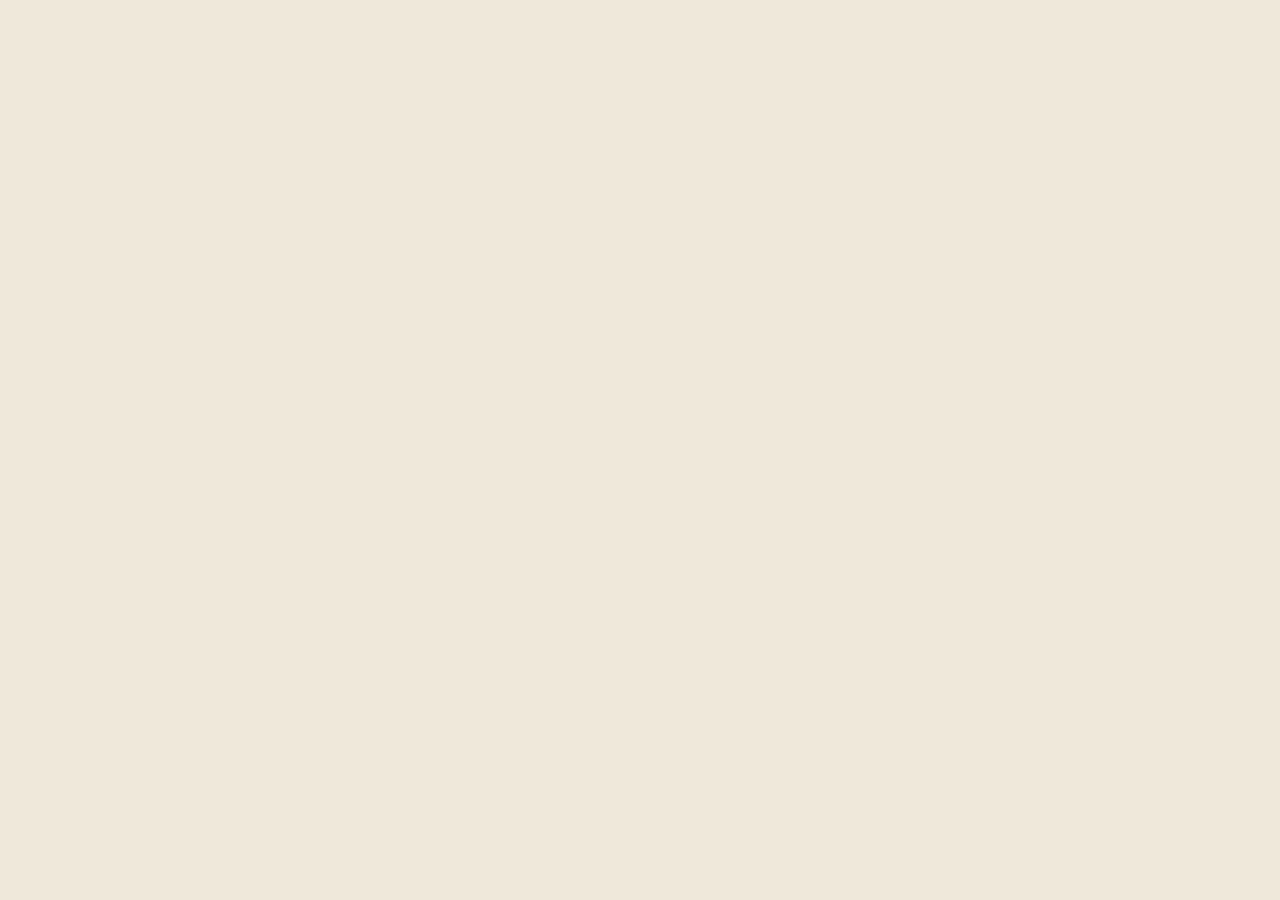
==== commit 5be8bdec: "Semana 4: autenticación del admin con Supabase Auth" ====
--- a/admin.html
+++ b/admin.html
@@ -17,7 +17,7 @@
 <!-- ============ LOGIN ============ -->
 <div class="login-shell" id="loginShell" style="display:none">
   <div class="login-card">
-    <a class="back" href="Landing.html" title="Volver al sitio">
+    <a class="back" href="index.html" title="Volver al sitio">
       <svg width="16" height="16" viewBox="0 0 24 24" fill="none" stroke="currentColor" stroke-width="2"><path d="M15 6l-6 6 6 6"/></svg>
     </a>
     <div class="login-mark">
@@ -25,6 +25,9 @@
     </div>
     <h1>Panel <em>Zarah's</em></h1>
     <p class="sub">Acceso exclusivo para administradores. Ingresa tu contraseña para gestionar fotos, precios y catálogo completo.</p>
+
+    <label for="loginEmail">Email</label>
+    <input type="email" id="loginEmail" placeholder="tu@correo.com" autocomplete="username">
 
     <label for="loginPass">Contraseña</label>
     <input type="password" id="loginPass" placeholder="••••••••" autocomplete="current-password">
@@ -39,8 +42,65 @@
 
 <!-- ============ APP ============ -->
 <div class="app-shell" id="appShell" style="display:none">
-  <!-- Sidebar -->
-  <aside class="sidebar">
+
+  <!-- Mobile top bar (hamburger + brand) — hidden on desktop -->
+  <header class="admin-topbar" id="adminTopbar">
+    <button class="topbar-burger" id="adminBurger" aria-label="Abrir menú">
+      <svg width="22" height="22" viewBox="0 0 24 24" fill="none" stroke="currentColor" stroke-width="2"><path d="M3 6h18M3 12h18M3 18h18"/></svg>
+    </button>
+    <div class="topbar-brand">
+      <span class="sb-brand-mark">Zh</span>
+      Zarah's
+    </div>
+  </header>
+
+  <!-- Mobile drawer overlay -->
+  <div class="admin-drawer-overlay" id="adminDrawerOverlay"></div>
+
+  <!-- Mobile drawer (slides from left, like YouTube) -->
+  <nav class="admin-drawer" id="adminDrawer">
+    <div class="drawer-head">
+      <div class="drawer-brand">
+        <span class="sb-brand-mark">Zh</span>
+        Zarah's
+      </div>
+      <button class="drawer-close" id="adminDrawerClose" aria-label="Cerrar menú">
+        <svg width="20" height="20" viewBox="0 0 24 24" fill="none" stroke="currentColor" stroke-width="2"><path d="M6 6l12 12M18 6L6 18"/></svg>
+      </button>
+    </div>
+    <div class="drawer-tag">Panel Administrativo</div>
+    <div class="drawer-nav">
+      <div class="drawer-item active" data-view="productos">
+        <svg width="20" height="20" viewBox="0 0 24 24" fill="none" stroke="currentColor" stroke-width="2"><rect x="3" y="3" width="7" height="7"/><rect x="14" y="3" width="7" height="7"/><rect x="14" y="14" width="7" height="7"/><rect x="3" y="14" width="7" height="7"/></svg>
+        <span>Productos</span>
+      </div>
+      <div class="drawer-item" data-view="ventas">
+        <svg width="20" height="20" viewBox="0 0 24 24" fill="none" stroke="currentColor" stroke-width="2"><path d="M3 3v18h18"/><path d="M7 14l4-4 4 4 6-6"/></svg>
+        <span>Ventas</span>
+      </div>
+      <div class="drawer-item" data-view="clientes">
+        <svg width="20" height="20" viewBox="0 0 24 24" fill="none" stroke="currentColor" stroke-width="2"><circle cx="12" cy="7" r="4"/><path d="M5 21a7 7 0 0 1 14 0"/></svg>
+        <span>Clientes</span>
+      </div>
+      <div class="drawer-item" data-view="ajustes">
+        <svg width="20" height="20" viewBox="0 0 24 24" fill="none" stroke="currentColor" stroke-width="2"><circle cx="12" cy="12" r="3"/><path d="M19.4 15a1.65 1.65 0 0 0 .33 1.82l.06.06a2 2 0 1 1-2.83 2.83l-.06-.06a1.65 1.65 0 0 0-1.82-.33 1.65 1.65 0 0 0-1 1.51V21a2 2 0 1 1-4 0v-.09A1.65 1.65 0 0 0 9 19.4a1.65 1.65 0 0 0-1.82.33l-.06.06a2 2 0 1 1-2.83-2.83l.06-.06a1.65 1.65 0 0 0 .33-1.82 1.65 1.65 0 0 0-1.51-1H3a2 2 0 1 1 0-4h.09A1.65 1.65 0 0 0 4.6 9a1.65 1.65 0 0 0-.33-1.82l-.06-.06a2 2 0 1 1 2.83-2.83l.06.06a1.65 1.65 0 0 0 1.82.33H9a1.65 1.65 0 0 0 1-1.51V3a2 2 0 1 1 4 0v.09a1.65 1.65 0 0 0 1 1.51 1.65 1.65 0 0 0 1.82-.33l.06-.06a2 2 0 1 1 2.83 2.83l-.06.06a1.65 1.65 0 0 0-.33 1.82V9a1.65 1.65 0 0 0 1.51 1H21a2 2 0 1 1 0 4h-.09a1.65 1.65 0 0 0-1.51 1z"/></svg>
+        <span>Ajustes</span>
+      </div>
+    </div>
+    <div class="drawer-footer">
+      <a href="Productos.html" class="drawer-link" target="_blank">
+        <svg width="16" height="16" viewBox="0 0 24 24" fill="none" stroke="currentColor" stroke-width="2"><path d="M18 13v6a2 2 0 0 1-2 2H5a2 2 0 0 1-2-2V8a2 2 0 0 1 2-2h6"/><polyline points="15 3 21 3 21 9"/><line x1="10" y1="14" x2="21" y2="3"/></svg>
+        Ver la tienda
+      </a>
+      <button class="drawer-link drawer-logout" id="drawerLogoutBtn">
+        <svg width="16" height="16" viewBox="0 0 24 24" fill="none" stroke="currentColor" stroke-width="2"><path d="M9 21H5a2 2 0 0 1-2-2V5a2 2 0 0 1 2-2h4"/><polyline points="16 17 21 12 16 7"/><line x1="21" y1="12" x2="9" y2="12"/></svg>
+        Cerrar sesión
+      </button>
+    </div>
+  </nav>
+
+  <!-- Sidebar (desktop only) -->
+  <aside class="sidebar" id="desktopSidebar">
     <div class="sb-brand">
       <span class="sb-brand-mark">Zh</span>
       Zarah's
@@ -154,6 +214,10 @@
         <div></div>
       </div>
       <div id="tableBody"></div>
+    </div>
+    <div class="table-scroll-hint" aria-hidden="true">
+      <svg width="14" height="14" viewBox="0 0 24 24" fill="none" stroke="currentColor" stroke-width="2.5"><path d="M5 12h14M12 5l7 7-7 7"/></svg>
+      Desliza para ver todo el catálogo
     </div>
     </section>
 
@@ -419,6 +483,50 @@
 <div class="toast" id="toast"></div>
 
 <script src="products-data.js"></script>
-<script src="admin-app.js"></script>
+<script type="module" src="supabase-config.js"></script>
+<script type="module" src="admin-app.js"></script>
+<script>
+(function(){
+  var burger   = document.getElementById('adminBurger');
+  var drawer   = document.getElementById('adminDrawer');
+  var overlay  = document.getElementById('adminDrawerOverlay');
+  var closeBtn = document.getElementById('adminDrawerClose');
+
+  function openDrawer()  { drawer.classList.add('open'); overlay.classList.add('open'); }
+  function closeDrawer() { drawer.classList.remove('open'); overlay.classList.remove('open'); }
+
+  burger.onclick   = openDrawer;
+  closeBtn.onclick = closeDrawer;
+  overlay.onclick  = closeDrawer;
+
+  // Drawer nav items → click matching desktop sidebar item + close drawer
+  drawer.querySelectorAll('.drawer-item').forEach(function(item) {
+    item.onclick = function() {
+      var v = item.dataset.view;
+      // Update drawer active state
+      drawer.querySelectorAll('.drawer-item').forEach(function(i) { i.classList.toggle('active', i === item); });
+      // Click the matching desktop sidebar item (triggers admin-app.js switchView)
+      var match = document.querySelector('.sb-nav .item[data-view="' + v + '"]');
+      if (match) match.click();
+      closeDrawer();
+    };
+  });
+
+  // Keep drawer in sync when desktop sidebar is clicked
+  document.querySelectorAll('.sb-nav .item').forEach(function(item) {
+    item.addEventListener('click', function() {
+      var v = item.dataset.view;
+      drawer.querySelectorAll('.drawer-item').forEach(function(i) { i.classList.toggle('active', i.dataset.view === v); });
+    });
+  });
+
+  // Drawer logout
+  var drawerLogout = document.getElementById('drawerLogoutBtn');
+  var mainLogout   = document.getElementById('logoutBtn');
+  if (drawerLogout && mainLogout) {
+    drawerLogout.onclick = function() { closeDrawer(); mainLogout.click(); };
+  }
+})();
+</script>
 </body>
 </html>
--- a/admin.css
+++ b/admin.css
@@ -551,6 +551,16 @@
 }
 
 /* Categories popover */
+.cats-pop {
+  position: absolute;
+  z-index: 90;
+  background: white;
+  border-radius: 12px;
+  box-shadow: 0 20px 50px -10px rgba(31, 26, 22, 0.25), 0 0 0 1px var(--line);
+  width: 240px;
+  padding: 8px;
+  animation: pop-in .18s ease;
+}
 @keyframes pop-in {
   from { opacity: 0; transform: translateY(-4px); }
 }
@@ -806,20 +816,4 @@
 .toast.show { opacity: 1; transform: translateY(0); }
 .toast.success { background: #2d5d3d; }
 
-/* Responsive */
-@media (max-width: 980px) {
-  .app-shell { grid-template-columns: 1fr; }
-  .sidebar { position: static; height: auto; flex-direction: row; align-items: center; padding: 14px 20px; flex-wrap: wrap; }
-  .sb-tag, .sb-footer { display: none; }
-  .sb-brand { margin-bottom: 0; }
-  .sb-nav { flex-direction: row; flex: 1; justify-content: flex-end; gap: 8px; }
-  .sb-nav .item span { display: none; }
-  .stats { grid-template-columns: repeat(2, 1fr); }
-  .main { padding: 24px; }
-}
-@media (max-width: 700px) {
-  .table-head, .row { grid-template-columns: 60px 1.4fr 100px 60px; gap: 10px; padding: 12px 14px; }
-  .table-head .col-cat, .row .cat-select, .row .cat-picker,
-  .table-head .col-old, .row .old-input,
-  .table-head .col-of, .row .toggle { display: none; }
-}
+/* Responsive — handled by mobile.css drawer system */
--- a/mobile.css
+++ b/mobile.css
@@ -83,15 +83,25 @@
 
 /* ============ LANDING & PRODUCTOS — mobile ============ */
 @media (max-width: 980px) {
+  /* Prevent horizontal overflow globally */
+  html, body { overflow-x: hidden !important; max-width: 100vw; }
+
   /* Show hamburger, hide links */
   .nav-burger { display: inline-flex; }
   .nav-links { display: none !important; }
 
   /* Trim padding so logo fits */
-  .nav, .nav.scrolled { padding: 14px 18px; }
-  .nav-logo { font-size: 22px; gap: 6px; }
-  .nav-logo svg:first-child { width: 34px; height: 34px; }
-  .word-text { font-size: 22px; }
+  .nav, .nav.scrolled {
+    padding: 14px 16px;
+    width: 100%;
+    max-width: 100vw;
+    box-sizing: border-box;
+    overflow: hidden;
+  }
+  .nav-logo { font-size: 20px; gap: 6px; flex-shrink: 0; min-width: 0; }
+  .nav-logo svg:first-child { width: 32px; height: 32px; }
+  .nav-wordmark { padding: 4px 8px 4px 12px; overflow: hidden; }
+  .word-text { font-size: 20px; }
   .flor { display: none; }
   .nav-cta { padding: 10px 14px; font-size: 12px; }
 
@@ -140,33 +150,69 @@
   .contact-copy h2 { font-size: clamp(32px, 9vw, 56px); }
 
   /* Footer */
+  footer { padding: 30px 18px 16px; margin-top: 0; }
   .foot-grid { grid-template-columns: 1fr 1fr !important; gap: 28px !important; }
   .foot-row { flex-direction: column; align-items: flex-start !important; }
   .foot-links { flex-wrap: wrap; gap: 16px !important; }
+  .foot-copy { margin-top: 16px; padding-top: 14px; }
 
   /* Ticker */
   .ticker-track { font-size: 18px; gap: 36px; }
   .ticker-track .dot { width: 4px; height: 4px; }
 
   /* Productos page — page head + filters */
-  .page-head { padding: 90px 18px 20px; }
-  .page-head h1 { font-size: clamp(36px, 9vw, 64px); }
-  .page-head p { font-size: 14px; }
+  .page-head { padding: 14px 16px 6px; }
+  .page-head .eyebrow { font-size: 10px; letter-spacing: 0.25em; }
+  .page-head h1 { font-size: clamp(28px, 8vw, 48px); margin-top: 6px; }
+  .page-head p { font-size: 13px; margin-top: 8px; }
+
   .filters {
-    padding: 0 18px;
+    padding: 0 14px;
     flex-direction: column;
     align-items: stretch;
-    gap: 14px;
-  }
-  .filter-chips { overflow-x: auto; flex-wrap: nowrap; padding-bottom: 4px; -webkit-overflow-scrolling: touch; }
+    gap: 8px;
+    margin: 6px 0 6px !important;
+    width: 100%;
+    max-width: 100%;
+    box-sizing: border-box;
+  }
+  .filter-chips {
+    display: flex;
+    overflow-x: auto;
+    overflow-y: hidden;
+    flex-wrap: nowrap;
+    gap: 6px;
+    padding-bottom: 4px;
+    -webkit-overflow-scrolling: touch;
+    min-width: 0;
+    width: 100%;
+    max-width: 100%;
+  }
   .filter-chips::-webkit-scrollbar { height: 0; }
-  .chip { white-space: nowrap; flex-shrink: 0; }
-  .filter-right { width: 100%; justify-content: space-between; }
-  .catalog { padding: 0 18px 50px; gap: 16px 12px !important; }
+  .chip { white-space: nowrap; flex-shrink: 0; padding: 8px 14px; font-size: 12px; }
+  .filter-right { width: 100%; justify-content: space-between; flex-wrap: wrap; gap: 8px; }
+  .sort-select { font-size: 12px; padding: 8px 12px; flex: 1; min-width: 0; }
+  .result-count { font-size: 12px; }
+
+  .catalog {
+    padding: 0 14px 16px;
+    gap: 16px !important;
+    grid-template-columns: 1fr !important;
+    max-width: 100%;
+    box-sizing: border-box;
+  }
+
+  /* Product cards — single column, full width */
+  .p-img { aspect-ratio: 1/1; }
+  .p-body { padding: 14px 10px 8px; }
+  .p-name { font-size: 13px; letter-spacing: 0.12em; min-height: auto; }
+  .p-price-row { margin-top: 8px; font-size: 15px; }
+  .p-save { font-size: 11px; }
+  .p-quick { bottom: 12px !important; }
 
   /* Pagination */
-  .pagination { padding: 16px 0 50px; flex-wrap: wrap; }
-  .pagination button { width: 38px; height: 38px; }
+  .pagination { padding: 10px 14px 16px; flex-wrap: wrap; gap: 6px; }
+  .pagination button { width: 36px; height: 36px; font-size: 13px; }
 
   /* Search overlay */
   .search-overlay { padding: 14px 16px; }
@@ -174,144 +220,488 @@
   .search-bar input { font-size: 15px; }
 }
 
-@media (max-width: 600px) {
-  /* Catalog → 1 col on very small screens */
-  .catalog { grid-template-columns: 1fr !important; }
+@media (max-width: 480px) {
+  /* Single column on small screens */
   .product-grid { grid-template-columns: 1fr !important; }
   .cats-grid { grid-template-columns: 1fr !important; }
 
-  /* Stats and stuff that should stack */
   .hero-meta > div { width: 47%; }
   .hero-meta { gap: 18px !important; }
-
-  /* Tile mosaic — smaller */
-  .mosaic { height: 420px !important; }
-
-  /* Marquee text smaller */
+  .mosaic { height: 380px !important; }
   .marquee-item { font-size: 18px; gap: 30px; }
-}
+
+  /* Admin login card */
+  .login-card { padding: 28px 18px 24px; border-radius: 14px; }
+  .login-shell { padding: 12px; }
+  .login-card h1 { font-size: 28px; }
+
+  /* Admin — tighter */
+  .main { padding: 12px 10px 24px !important; }
+  .main-head h2 { font-size: 22px; }
+  .stat .val { font-size: 22px; }
+}
+
+/* ============ ADMIN TOPBAR + DRAWER — hidden on desktop ============ */
+.admin-topbar { display: none; }
+.admin-drawer-overlay { display: none; }
+.admin-drawer { display: none; }
+.table-scroll-hint { display: none; }
 
 /* ============ ADMIN — mobile ============ */
 @media (max-width: 980px) {
   .app-shell {
     grid-template-columns: 1fr !important;
-  }
-  .sidebar {
-    position: sticky !important; top: 0;
-    height: auto !important;
-    flex-direction: row !important;
-    align-items: center !important;
-    padding: 10px 12px !important;
-    flex-wrap: nowrap;
-    gap: 8px;
-    border-bottom: 1px solid rgba(255,255,255,0.06);
-    z-index: 60;
-    width: 100vw !important;
-    max-width: 100vw;
+    overflow-x: hidden;
+  }
+
+  /* Hide desktop sidebar completely */
+  #desktopSidebar { display: none !important; }
+
+  /* === Top bar (like YouTube) === */
+  .admin-topbar {
+    display: flex;
+    align-items: center;
+    gap: 12px;
+    background: var(--ink, #1f1a16);
+    color: var(--cream, #faf6ee);
+    padding: 10px 16px;
+    position: sticky;
+    top: 0;
+    z-index: 70;
+    width: 100%;
     box-sizing: border-box;
-    overflow: hidden;
-  }
-  .sb-brand {
-    margin-bottom: 0 !important;
+  }
+  .topbar-burger {
+    width: 40px; height: 40px;
+    border-radius: 50%;
+    display: grid; place-items: center;
+    background: transparent;
+    color: var(--cream, #faf6ee);
+    border: none; cursor: pointer;
+    transition: background .2s;
     flex-shrink: 0;
-    font-size: 18px;
-    gap: 8px;
-  }
-  .sb-brand-mark { width: 28px; height: 28px; font-size: 12px; }
-  .sb-tag { display: none; }
-  .sb-nav {
-    flex-direction: row !important;
+  }
+  .topbar-burger:hover { background: rgba(255,255,255,0.1); }
+  .topbar-brand {
+    font-family: var(--serif, "Cormorant Garamond", serif);
+    font-size: 22px;
+    font-weight: 500;
+    display: flex; align-items: center; gap: 10px;
+  }
+  .topbar-brand .sb-brand-mark {
+    width: 30px; height: 30px;
+    border-radius: 50%;
+    background: rgba(199, 90, 135, 0.18);
+    color: var(--rose, #c75a87);
+    display: grid; place-items: center;
+    font-family: var(--serif, "Cormorant Garamond", serif);
+    font-size: 13px; font-weight: 600;
+  }
+
+  /* === Drawer overlay === */
+  .admin-drawer-overlay {
+    display: block;
+    position: fixed; inset: 0;
+    background: rgba(0,0,0,0.5);
+    backdrop-filter: blur(3px);
+    z-index: 199;
+    opacity: 0;
+    visibility: hidden;
+    transition: opacity .3s, visibility .3s;
+  }
+  .admin-drawer-overlay.open { opacity: 1; visibility: visible; }
+
+  /* === Drawer (slides from left) === */
+  .admin-drawer {
+    display: flex;
+    flex-direction: column;
+    position: fixed;
+    top: 0; left: 0; bottom: 0;
+    width: 280px;
+    max-width: 85vw;
+    background: var(--ink, #1f1a16);
+    color: var(--cream, #faf6ee);
+    z-index: 200;
+    transform: translateX(-100%);
+    transition: transform .35s cubic-bezier(.2,.7,.2,1);
+    box-shadow: 8px 0 40px -10px rgba(0,0,0,0.5);
+    padding: 0;
+  }
+  .admin-drawer.open { transform: translateX(0); }
+
+  .drawer-head {
+    display: flex; align-items: center; justify-content: space-between;
+    padding: 18px 18px 12px;
+    border-bottom: 1px solid rgba(255,255,255,0.08);
+  }
+  .drawer-brand {
+    font-family: var(--serif, "Cormorant Garamond", serif);
+    font-size: 24px;
+    font-weight: 500;
+    display: flex; align-items: center; gap: 10px;
+  }
+  .drawer-brand .sb-brand-mark {
+    width: 32px; height: 32px;
+    border-radius: 50%;
+    background: rgba(199, 90, 135, 0.18);
+    color: var(--rose, #c75a87);
+    display: grid; place-items: center;
+    font-family: var(--serif, "Cormorant Garamond", serif);
+    font-size: 14px; font-weight: 600;
+  }
+  .drawer-close {
+    width: 36px; height: 36px;
+    border-radius: 50%;
+    display: grid; place-items: center;
+    background: transparent;
+    color: rgba(250,246,238,0.6);
+    border: none; cursor: pointer;
+    transition: background .2s, color .2s;
+  }
+  .drawer-close:hover { background: rgba(255,255,255,0.08); color: var(--cream, #faf6ee); }
+
+  .drawer-tag {
+    padding: 10px 20px 6px;
+    font-size: 10px;
+    text-transform: uppercase;
+    letter-spacing: 0.2em;
+    color: rgba(250,246,238,0.4);
+  }
+
+  .drawer-nav {
+    display: flex; flex-direction: column;
+    gap: 2px;
+    padding: 6px 10px;
     flex: 1;
-    min-width: 0;
-    justify-content: flex-end;
-    gap: 2px !important;
-    overflow-x: auto;
-    -webkit-overflow-scrolling: touch;
-  }
-  .sb-nav::-webkit-scrollbar { height: 0; }
-  .sb-nav .item {
-    padding: 8px !important;
-    flex-shrink: 0;
-  }
-  .sb-nav .item span { display: none; }
-  .sb-footer {
-    margin-top: 0 !important;
-    padding-top: 0 !important;
-    display: flex;
-    gap: 4px;
-    flex-shrink: 0;
-  }
-  .sb-store, .sb-logout {
-    margin-top: 0 !important;
-    padding: 8px !important;
-    font-size: 0 !important; /* hide text, only icon */
-    border: 1px solid rgba(255,255,255,0.12);
-    border-radius: 8px;
-  }
-  .sb-store svg, .sb-logout svg { width: 16px; height: 16px; }
-
-  .main { padding: 20px 16px 40px !important; }
-  .main-head { flex-direction: column; align-items: stretch !important; }
-  .main-head h2 { font-size: 28px; }
+  }
+  .drawer-item {
+    display: flex; align-items: center; gap: 14px;
+    padding: 14px 16px;
+    border-radius: 12px;
+    font-size: 15px;
+    font-weight: 500;
+    color: rgba(250,246,238,0.65);
+    cursor: pointer;
+    transition: background .2s, color .2s;
+  }
+  .drawer-item:hover { background: rgba(255,255,255,0.06); color: var(--cream, #faf6ee); }
+  .drawer-item.active {
+    background: rgba(199, 90, 135, 0.15);
+    color: var(--cream, #faf6ee);
+  }
+  .drawer-item.active svg { color: var(--rose, #c75a87); }
+  .drawer-item svg { opacity: 0.7; flex-shrink: 0; }
+  .drawer-item.active svg { opacity: 1; }
+
+  .drawer-footer {
+    padding: 14px 14px 20px;
+    border-top: 1px solid rgba(255,255,255,0.08);
+    display: flex; flex-direction: column; gap: 4px;
+  }
+  .drawer-link {
+    display: flex; align-items: center; gap: 10px;
+    padding: 12px 14px;
+    border-radius: 10px;
+    font-size: 13px;
+    color: rgba(250,246,238,0.55);
+    background: transparent;
+    border: none; cursor: pointer;
+    text-decoration: none;
+    font-family: inherit;
+    transition: background .2s, color .2s;
+  }
+  .drawer-link:hover { background: rgba(255,255,255,0.06); color: var(--cream, #faf6ee); }
+  .drawer-logout:hover { color: #f87171; }
+
+  /* === Main content area === */
+  .main { padding: 16px 14px 32px !important; }
+  .main-head { flex-direction: column; align-items: stretch !important; gap: 12px; }
+  .main-head h2 { font-size: 26px; }
+  .main-head p { font-size: 13px; }
   .main-head .btn-new { align-self: flex-start; }
 
-  .stats { grid-template-columns: 1fr 1fr !important; gap: 10px !important; }
+  .stats { grid-template-columns: 1fr 1fr !important; gap: 8px !important; }
   .stat { padding: 14px 16px; }
-  .stat .val { font-size: 28px; }
+  .stat .val { font-size: 26px; }
 
   .toolbar { flex-direction: column; align-items: stretch; gap: 8px; padding: 12px; }
   .search { width: 100%; }
   .tool-select { width: 100%; }
 
-  /* Admin table → horizontal scroll wrapper */
-  .table-wrap { overflow-x: auto; -webkit-overflow-scrolling: touch; }
-  .table-head, .row {
-    grid-template-columns: 60px 1.2fr 0.9fr 80px 80px 60px 50px 40px !important;
-    min-width: 720px;
-    gap: 10px !important;
-    padding: 12px 14px !important;
-    font-size: 11px;
-  }
+  /* Admin table → card layout on mobile */
+  .table-wrap {
+    overflow: visible;
+    background: transparent;
+    border: none;
+    border-radius: 0;
+  }
+
+  /* Hide table header */
+  .table-head { display: none !important; }
+
+  /* Rows → stacked cards */
+  .row {
+    display: grid !important;
+    grid-template-columns: 56px 1fr 1fr !important;
+    grid-template-rows: auto auto auto auto !important;
+    min-width: unset !important;
+    gap: 6px 10px !important;
+    padding: 14px !important;
+    font-size: 13px !important;
+    border-radius: 12px !important;
+    margin-bottom: 10px;
+    background: white;
+    border: 1px solid var(--line, rgba(31,26,22,0.1)) !important;
+    border-bottom: 1px solid var(--line, rgba(31,26,22,0.1)) !important;
+    align-items: center;
+  }
+  .row:last-child { border-bottom: 1px solid var(--line, rgba(31,26,22,0.1)) !important; margin-bottom: 0; }
+
+  /* Thumb — left, spans rows 1-2 */
+  .row .thumb {
+    grid-row: 1 / 3;
+    grid-column: 1;
+    width: 56px !important;
+    height: 56px !important;
+    border-radius: 10px;
+  }
+
+  /* Name — top right, spans 2 cols */
+  .row .name-input {
+    grid-row: 1;
+    grid-column: 2 / 4;
+    font-size: 14px !important;
+    padding: 8px 10px !important;
+  }
+
+  /* Categories — row 2 */
+  .row .cat-picker {
+    grid-row: 2;
+    grid-column: 2 / 4;
+    display: flex !important;
+    min-height: 32px;
+    padding: 4px 8px !important;
+  }
+
+  /* Price fields — row 3, with labels */
+  .row .price-input {
+    grid-row: 3;
+    grid-column: 1 / 2;
+    font-size: 15px !important;
+    padding: 8px 6px !important;
+    text-align: center;
+  }
+  .row .old-input {
+    grid-row: 3;
+    grid-column: 2;
+    font-size: 15px !important;
+    padding: 8px 6px !important;
+    text-align: center;
+  }
+  .row .toggle {
+    grid-row: 3;
+    grid-column: 3;
+    justify-self: center;
+    align-self: center;
+  }
+
+  /* Action row — row 4 */
+  .row .feat-btn {
+    grid-row: 4;
+    grid-column: 1 / 3;
+    width: auto !important;
+    justify-content: center;
+    border-radius: 8px;
+    padding: 8px 12px !important;
+    height: auto !important;
+  }
+  .row .delete-btn {
+    grid-row: 4;
+    grid-column: 3;
+    justify-self: end;
+  }
+
+  .table-scroll-hint { display: none; }
 
   .settings-grid { grid-template-columns: 1fr !important; gap: 14px !important; }
-  .settings-card { padding: 22px 20px; }
+  .settings-card { padding: 22px 18px; }
   .clients-grid { grid-template-columns: 1fr !important; }
   .sale-card { grid-template-columns: auto 1fr !important; gap: 12px; padding: 14px 16px; }
   .sale-total, .sale-actions { grid-column: 2; }
 
-  /* Theme options stack 1 wide on very small, 3 on tablet */
   .theme-options { grid-template-columns: repeat(3, 1fr); gap: 8px; }
   .theme-preview { height: 70px; padding: 8px; }
 
-  /* Modals on mobile */
-  .modal { padding: 28px 22px; max-height: 90vh; overflow-y: auto; }
+  .modal { padding: 24px 18px; max-height: 90vh; overflow-y: auto; }
   .modal h3 { font-size: 22px; }
   .field-row { grid-template-columns: 1fr; }
 }
 
+/* ============ VIEW IMAGE BUTTON + FULLSCREEN VIEWER — hidden on desktop ============ */
+.pm-view-image { display: none; }
+.img-viewer { display: none; }
+
 /* ============ PRODUCT MODAL — mobile ============ */
 @media (max-width: 760px) {
-  .pm-overlay { padding: 0; }
+  /* "Ver imagen" button on top-left corner of modal image */
+  .pm-view-image {
+    display: inline-flex;
+    position: absolute;
+    top: 12px;
+    left: 12px;
+    align-items: center;
+    gap: 6px;
+    padding: 8px 12px;
+    background: rgba(255, 255, 255, 0.95);
+    color: var(--ink, #1f1a16);
+    border: none;
+    border-radius: 999px;
+    font-family: "DM Sans", system-ui, sans-serif;
+    font-size: 12px;
+    font-weight: 600;
+    letter-spacing: 0.04em;
+    cursor: pointer;
+    z-index: 6;
+    box-shadow: 0 4px 14px rgba(0,0,0,0.18);
+    animation: pmViewPulse 2.4s ease-in-out infinite;
+    transition: transform .2s, background .2s;
+  }
+  .pm-view-image:hover,
+  .pm-view-image:active {
+    background: white;
+    transform: scale(1.05);
+    animation: none;
+  }
+  .pm-view-image svg { flex-shrink: 0; }
+  @keyframes pmViewPulse {
+    0%, 100% {
+      transform: scale(1);
+      box-shadow: 0 4px 14px rgba(0,0,0,0.18), 0 0 0 0 rgba(199, 90, 135, 0.5);
+    }
+    50% {
+      transform: scale(1.04);
+      box-shadow: 0 6px 18px rgba(0,0,0,0.22), 0 0 0 8px rgba(199, 90, 135, 0);
+    }
+  }
+
+  /* Fullscreen image viewer */
+  .img-viewer {
+    display: flex;
+    position: fixed;
+    inset: 0;
+    background: rgba(0, 0, 0, 0.95);
+    z-index: 300;
+    align-items: center;
+    justify-content: center;
+    opacity: 0;
+    visibility: hidden;
+    transition: opacity .3s ease, visibility .3s ease;
+    padding: 20px;
+  }
+  .img-viewer.open {
+    opacity: 1;
+    visibility: visible;
+  }
+  .img-viewer-img {
+    width: 100%;
+    height: 100%;
+    background-size: contain;
+    background-position: center;
+    background-repeat: no-repeat;
+    transform: scale(0.85);
+    transition: transform .4s cubic-bezier(.2,.7,.2,1);
+  }
+  .img-viewer.open .img-viewer-img {
+    transform: scale(1);
+    animation: imgViewerIn .5s cubic-bezier(.2,.7,.2,1);
+  }
+  @keyframes imgViewerIn {
+    0% { transform: scale(0.7); opacity: 0; }
+    100% { transform: scale(1); opacity: 1; }
+  }
+  .img-viewer-close {
+    position: absolute;
+    top: 18px; right: 18px;
+    width: 42px; height: 42px;
+    border-radius: 50%;
+    background: rgba(255,255,255,0.15);
+    backdrop-filter: blur(8px);
+    color: white;
+    border: 1px solid rgba(255,255,255,0.25);
+    cursor: pointer;
+    display: grid; place-items: center;
+    z-index: 5;
+    transition: background .2s, transform .2s;
+  }
+  .img-viewer-close:hover,
+  .img-viewer-close:active {
+    background: rgba(255,255,255,0.28);
+    transform: scale(1.05);
+  }
+  .img-viewer-hint {
+    position: absolute;
+    bottom: 24px; left: 50%;
+    transform: translateX(-50%);
+    color: rgba(255,255,255,0.7);
+    font-size: 12px;
+    font-weight: 500;
+    letter-spacing: 0.08em;
+    text-transform: uppercase;
+    animation: imgHintFade 2.4s ease-in-out infinite;
+    pointer-events: none;
+  }
+  @keyframes imgHintFade {
+    0%, 100% { opacity: 0.45; }
+    50% { opacity: 0.9; }
+  }
+}
+
+/* ============ PRODUCT MODAL — mobile (continued) ============ */
+@media (max-width: 760px) {
+  .pm-overlay { padding: 0; align-items: flex-end; }
   .pm {
     grid-template-columns: 1fr !important;
     max-height: 100vh !important;
     height: 100vh;
     border-radius: 0 !important;
     max-width: 100% !important;
+    overflow-y: auto;
+    overflow-x: hidden;
   }
   .pm-img {
     aspect-ratio: auto;
-    height: 260px;
+    height: 240px;
+    min-height: 200px;
+    flex-shrink: 0;
   }
   .pm-body {
-    padding: 26px 22px !important;
+    padding: 20px 18px 28px !important;
     max-height: none !important;
-  }
-  .pm-name { font-size: 24px !important; }
-  .pm-price { font-size: 24px !important; }
+    overflow-y: visible !important;
+  }
+  .pm-cats { margin-bottom: 10px; gap: 5px; }
+  .pm-cat-chip { font-size: 10px; padding: 3px 8px; }
+  .pm-name { font-size: 22px !important; line-height: 1.1; }
+  .pm-price { font-size: 22px !important; margin-top: 10px; gap: 8px; }
+  .pm-price s { font-size: 15px; }
+  .pm-save-row { font-size: 11px; }
+  .pm-features-wrap { margin-top: 16px; padding-top: 14px; }
+  .pm-features-title { font-size: 10px; margin-bottom: 10px; }
+  .pm-features li { font-size: 11px; letter-spacing: 0.08em; gap: 8px; }
+  .pm-field { margin-top: 14px; }
+  .pm-field-title { font-size: 12px; }
+  .pm-field input[type="text"],
+  .pm-field textarea { padding: 10px 12px; font-size: 13px; }
+  .pm-actions { margin-top: 18px; gap: 8px; }
+  .pm-btn { padding: 14px 18px; font-size: 13px; border-radius: 12px; }
+  .pm-note { margin-top: 16px; padding-top: 12px; font-size: 11px; }
   .pm-close {
+    position: fixed;
+    top: 10px; right: 10px;
+    width: 36px; height: 36px;
     background: rgba(255,255,255,0.95) !important;
-    box-shadow: 0 4px 12px rgba(0,0,0,0.15);
+    box-shadow: 0 4px 12px rgba(0,0,0,0.2);
+    z-index: 160;
   }
 }
 
